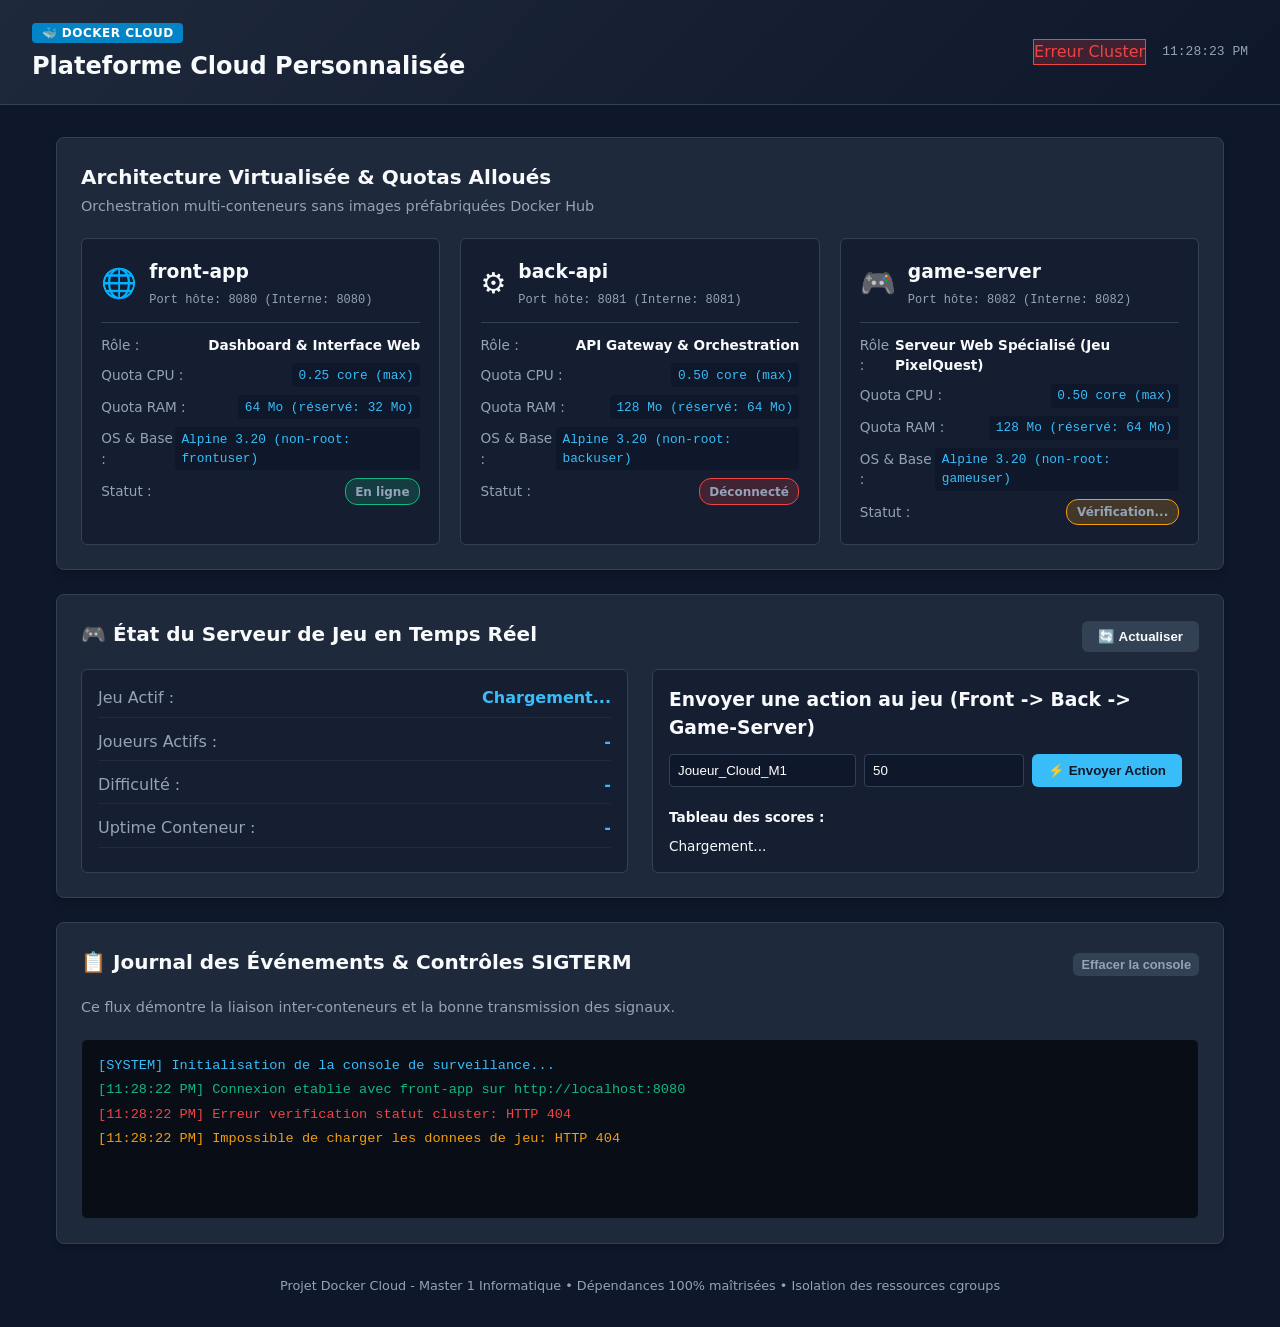
==== front/static/index.html @ cc4f9690 "feat: complete Docker Cloud architecture with 3 custom images, compose orchestration, resource limit" ====
<!DOCTYPE html>
<html lang="fr">
<head>
    <meta charset="UTF-8">
    <meta name="viewport" content="width=device-width, initial-scale=1.0">
    <title>Docker Cloud Platform - Master M1</title>
    <link rel="stylesheet" href="style.css">
</head>
<body>
    <header class="header">
        <div class="logo-area">
            <span class="badge-docker">🐳 DOCKER CLOUD</span>
            <h1>Plateforme Cloud Personnalisée</h1>
        </div>
        <div class="header-status">
            <span id="global-status-badge" class="badge badge-loading">Initialisation...</span>
            <span id="clock" class="clock">--:--:--</span>
        </div>
    </header>

    <main class="container">
        <!-- Section Architecture & Quotas de ressources -->
        <section class="card architecture-overview">
            <h2>Architecture Virtualisée & Quotas Alloués</h2>
            <p class="subtitle">Orchestration multi-conteneurs sans images préfabriquées Docker Hub</p>
            <div class="services-grid">
                <!-- Front Card -->
                <div class="service-box" id="box-front">
                    <div class="service-header">
                        <span class="service-icon">🌐</span>
                        <div>
                            <h3>front-app</h3>
                            <span class="port-tag">Port hôte: 8080 (Interne: 8080)</span>
                        </div>
                    </div>
                    <div class="service-body">
                        <div class="metric-row"><span>Rôle :</span><strong>Dashboard & Interface Web</strong></div>
                        <div class="metric-row"><span>Quota CPU :</span><code>0.25 core (max)</code></div>
                        <div class="metric-row"><span>Quota RAM :</span><code>64 Mo (réservé: 32 Mo)</code></div>
                        <div class="metric-row"><span>OS & Base :</span><code>Alpine 3.20 (non-root: frontuser)</code></div>
                        <div class="metric-row"><span>Statut :</span><span class="pill pill-green" id="status-front">En ligne</span></div>
                    </div>
                </div>

                <!-- Back Card -->
                <div class="service-box" id="box-back">
                    <div class="service-header">
                        <span class="service-icon">⚙️</span>
                        <div>
                            <h3>back-api</h3>
                            <span class="port-tag">Port hôte: 8081 (Interne: 8081)</span>
                        </div>
                    </div>
                    <div class="service-body">
                        <div class="metric-row"><span>Rôle :</span><strong>API Gateway & Orchestration</strong></div>
                        <div class="metric-row"><span>Quota CPU :</span><code>0.50 core (max)</code></div>
                        <div class="metric-row"><span>Quota RAM :</span><code>128 Mo (réservé: 64 Mo)</code></div>
                        <div class="metric-row"><span>OS & Base :</span><code>Alpine 3.20 (non-root: backuser)</code></div>
                        <div class="metric-row"><span>Statut :</span><span class="pill pill-loading" id="status-back">Vérification...</span></div>
                    </div>
                </div>

                <!-- Game Server Card -->
                <div class="service-box" id="box-game">
                    <div class="service-header">
                        <span class="service-icon">🎮</span>
                        <div>
                            <h3>game-server</h3>
                            <span class="port-tag">Port hôte: 8082 (Interne: 8082)</span>
                        </div>
                    </div>
                    <div class="service-body">
                        <div class="metric-row"><span>Rôle :</span><strong>Serveur Web Spécialisé (Jeu PixelQuest)</strong></div>
                        <div class="metric-row"><span>Quota CPU :</span><code>0.50 core (max)</code></div>
                        <div class="metric-row"><span>Quota RAM :</span><code>128 Mo (réservé: 64 Mo)</code></div>
                        <div class="metric-row"><span>OS & Base :</span><code>Alpine 3.20 (non-root: gameuser)</code></div>
                        <div class="metric-row"><span>Statut :</span><span class="pill pill-loading" id="status-game">Vérification...</span></div>
                    </div>
                </div>
            </div>
        </section>

        <!-- Section Interaction avec le Serveur de Jeu via le Back -->
        <section class="card game-section">
            <div class="card-header-flex">
                <h2>🎮 État du Serveur de Jeu en Temps Réel</h2>
                <button id="btn-refresh" class="btn btn-secondary">🔄 Actualiser</button>
            </div>
            
            <div class="game-dashboard">
                <div class="game-info">
                    <div class="info-block">
                        <span class="label">Jeu Actif :</span>
                        <span class="val" id="game-name">Chargement...</span>
                    </div>
                    <div class="info-block">
                        <span class="label">Joueurs Actifs :</span>
                        <span class="val" id="game-players">-</span>
                    </div>
                    <div class="info-block">
                        <span class="label">Difficulté :</span>
                        <span class="val" id="game-diff">-</span>
                    </div>
                    <div class="info-block">
                        <span class="label">Uptime Conteneur :</span>
                        <span class="val" id="game-uptime">-</span>
                    </div>
                </div>

                <div class="game-action-box">
                    <h3>Envoyer une action au jeu (Front -> Back -> Game-Server)</h3>
                    <div class="action-form">
                        <input type="text" id="player-input" placeholder="Pseudo du joueur" value="Joueur_Cloud_M1">
                        <input type="number" id="points-input" value="50" min="5" max="500">
                        <button id="btn-action" class="btn btn-primary">⚡ Envoyer Action</button>
                    </div>
                    <div id="scores-display" class="scores-container">
                        <strong>Tableau des scores :</strong>
                        <div id="scores-list" class="scores-chips">Chargement...</div>
                    </div>
                </div>
            </div>
        </section>

        <!-- Section Console d'événements & Signaux Docker -->
        <section class="card terminal-section">
            <div class="card-header-flex">
                <h2>📋 Journal des Événements & Contrôles SIGTERM</h2>
                <button id="btn-clear-logs" class="btn btn-sm">Effacer la console</button>
            </div>
            <p class="subtitle">Ce flux démontre la liaison inter-conteneurs et la bonne transmission des signaux.</p>
            <div class="terminal" id="terminal-logs">
                <div class="log-line log-info">[SYSTEM] Initialisation de la console de surveillance...</div>
            </div>
        </section>
    </main>

    <footer class="footer">
        <p>Projet Docker Cloud - Master 1 Informatique • Dépendances 100% maîtrisées • Isolation des ressources cgroups</p>
    </footer>

    <script src="app.js"></script>
</body>
</html>
---- front/static/style.css ----
:root {
    --bg-primary: #0f172a;
    --bg-secondary: #1e293b;
    --bg-card: #1e293b;
    --text-primary: #f8fafc;
    --text-muted: #94a3b8;
    --accent: #38bdf8;
    --accent-hover: #0ea5e9;
    --success: #10b981;
    --warning: #f59e0b;
    --danger: #ef4444;
    --border: #334155;
    --font: system-ui, -apple-system, BlinkMacSystemFont, "Segoe UI", Roboto, sans-serif;
}

* {
    box-sizing: border-box;
    margin: 0;
    padding: 0;
}

body {
    background-color: var(--bg-primary);
    color: var(--text-primary);
    font-family: var(--font);
    line-height: 1.5;
    padding-bottom: 2rem;
}

.header {
    background: linear-gradient(135deg, #1e293b 0%, #0f172a 100%);
    border-bottom: 1px solid var(--border);
    padding: 1.25rem 2rem;
    display: flex;
    justify-content: space-between;
    align-items: center;
}

.logo-area h1 {
    font-size: 1.5rem;
    font-weight: 700;
    margin-top: 0.25rem;
}

.badge-docker {
    background: #0284c7;
    color: #fff;
    padding: 0.2rem 0.6rem;
    border-radius: 4px;
    font-size: 0.75rem;
    font-weight: 600;
    letter-spacing: 0.5px;
}

.header-status {
    display: flex;
    align-items: center;
    gap: 1rem;
}

.clock {
    font-family: monospace;
    color: var(--text-muted);
}

.container {
    max-width: 1200px;
    margin: 2rem auto;
    padding: 0 1rem;
    display: flex;
    flex-direction: column;
    gap: 1.5rem;
}

.card {
    background-color: var(--bg-card);
    border: 1px solid var(--border);
    border-radius: 8px;
    padding: 1.5rem;
    box-shadow: 0 4px 6px -1px rgba(0, 0, 0, 0.2);
}

.card h2 {
    font-size: 1.25rem;
    font-weight: 600;
    margin-bottom: 0.25rem;
}

.subtitle {
    color: var(--text-muted);
    font-size: 0.9rem;
    margin-bottom: 1.25rem;
}

.services-grid {
    display: grid;
    grid-template-columns: repeat(auto-fit, minmax(320px, 1fr));
    gap: 1.25rem;
}

.service-box {
    background: rgba(15, 23, 42, 0.6);
    border: 1px solid var(--border);
    border-radius: 6px;
    padding: 1.2rem;
    transition: transform 0.2s, border-color 0.2s;
}

.service-box:hover {
    border-color: var(--accent);
    transform: translateY(-2px);
}

.service-header {
    display: flex;
    align-items: center;
    gap: 0.75rem;
    border-bottom: 1px solid var(--border);
    padding-bottom: 0.75rem;
    margin-bottom: 0.75rem;
}

.service-icon {
    font-size: 1.8rem;
}

.port-tag {
    font-size: 0.75rem;
    color: var(--text-muted);
    font-family: monospace;
}

.service-body {
    display: flex;
    flex-direction: column;
    gap: 0.5rem;
    font-size: 0.85rem;
}

.metric-row {
    display: flex;
    justify-content: space-between;
    align-items: center;
}

.metric-row span {
    color: var(--text-muted);
}

.metric-row code {
    background: #0f172a;
    padding: 0.15rem 0.4rem;
    border-radius: 4px;
    font-family: monospace;
    font-size: 0.8rem;
    color: var(--accent);
}

.pill {
    padding: 0.2rem 0.6rem;
    border-radius: 12px;
    font-size: 0.75rem;
    font-weight: 600;
}

.pill-green {
    background: rgba(16, 185, 129, 0.2);
    color: var(--success);
    border: 1px solid var(--success);
}

.pill-red {
    background: rgba(239, 68, 68, 0.2);
    color: var(--danger);
    border: 1px solid var(--danger);
}

.pill-loading {
    background: rgba(245, 158, 11, 0.2);
    color: var(--warning);
    border: 1px solid var(--warning);
}

.card-header-flex {
    display: flex;
    justify-content: space-between;
    align-items: center;
    margin-bottom: 1rem;
}

.btn {
    cursor: pointer;
    border: none;
    padding: 0.5rem 1rem;
    border-radius: 6px;
    font-weight: 600;
    transition: background 0.2s;
}

.btn-primary {
    background: var(--accent);
    color: #0f172a;
}

.btn-primary:hover {
    background: var(--accent-hover);
}

.btn-secondary {
    background: #334155;
    color: var(--text-primary);
}

.btn-secondary:hover {
    background: #475569;
}

.btn-sm {
    background: #334155;
    color: var(--text-muted);
    font-size: 0.8rem;
    padding: 0.25rem 0.5rem;
}

.game-dashboard {
    display: grid;
    grid-template-columns: 1fr 1fr;
    gap: 1.5rem;
}

@media (max-width: 768px) {
    .game-dashboard {
        grid-template-columns: 1fr;
    }
}

.game-info {
    display: flex;
    flex-direction: column;
    gap: 0.75rem;
    background: rgba(15, 23, 42, 0.5);
    padding: 1rem;
    border-radius: 6px;
    border: 1px solid var(--border);
}

.info-block {
    display: flex;
    justify-content: space-between;
    border-bottom: 1px solid rgba(255, 255, 255, 0.05);
    padding-bottom: 0.4rem;
}

.info-block .label {
    color: var(--text-muted);
}

.info-block .val {
    font-weight: bold;
    color: var(--accent);
}

.game-action-box {
    background: rgba(15, 23, 42, 0.5);
    padding: 1rem;
    border-radius: 6px;
    border: 1px solid var(--border);
    display: flex;
    flex-direction: column;
    gap: 0.75rem;
}

.action-form {
    display: flex;
    gap: 0.5rem;
    flex-wrap: wrap;
}

.action-form input {
    background: #0f172a;
    border: 1px solid var(--border);
    color: #fff;
    padding: 0.5rem;
    border-radius: 4px;
    outline: none;
    flex: 1;
}

.scores-container {
    margin-top: 0.5rem;
    font-size: 0.85rem;
}

.scores-chips {
    display: flex;
    gap: 0.5rem;
    flex-wrap: wrap;
    margin-top: 0.5rem;
}

.chip {
    background: #334155;
    padding: 0.2rem 0.6rem;
    border-radius: 4px;
    font-family: monospace;
    font-size: 0.8rem;
}

.chip span {
    color: var(--accent);
    font-weight: bold;
}

.terminal {
    background: #090d16;
    border: 1px solid #1e293b;
    border-radius: 6px;
    padding: 1rem;
    font-family: "Courier New", Courier, monospace;
    font-size: 0.85rem;
    height: 180px;
    overflow-y: auto;
    display: flex;
    flex-direction: column;
    gap: 0.25rem;
}

.log-line {
    word-break: break-all;
}

.log-info { color: #38bdf8; }
.log-success { color: #10b981; }
.log-warn { color: #f59e0b; }
.log-err { color: #ef4444; }

.footer {
    text-align: center;
    color: var(--text-muted);
    font-size: 0.8rem;
    margin-top: 2rem;
}
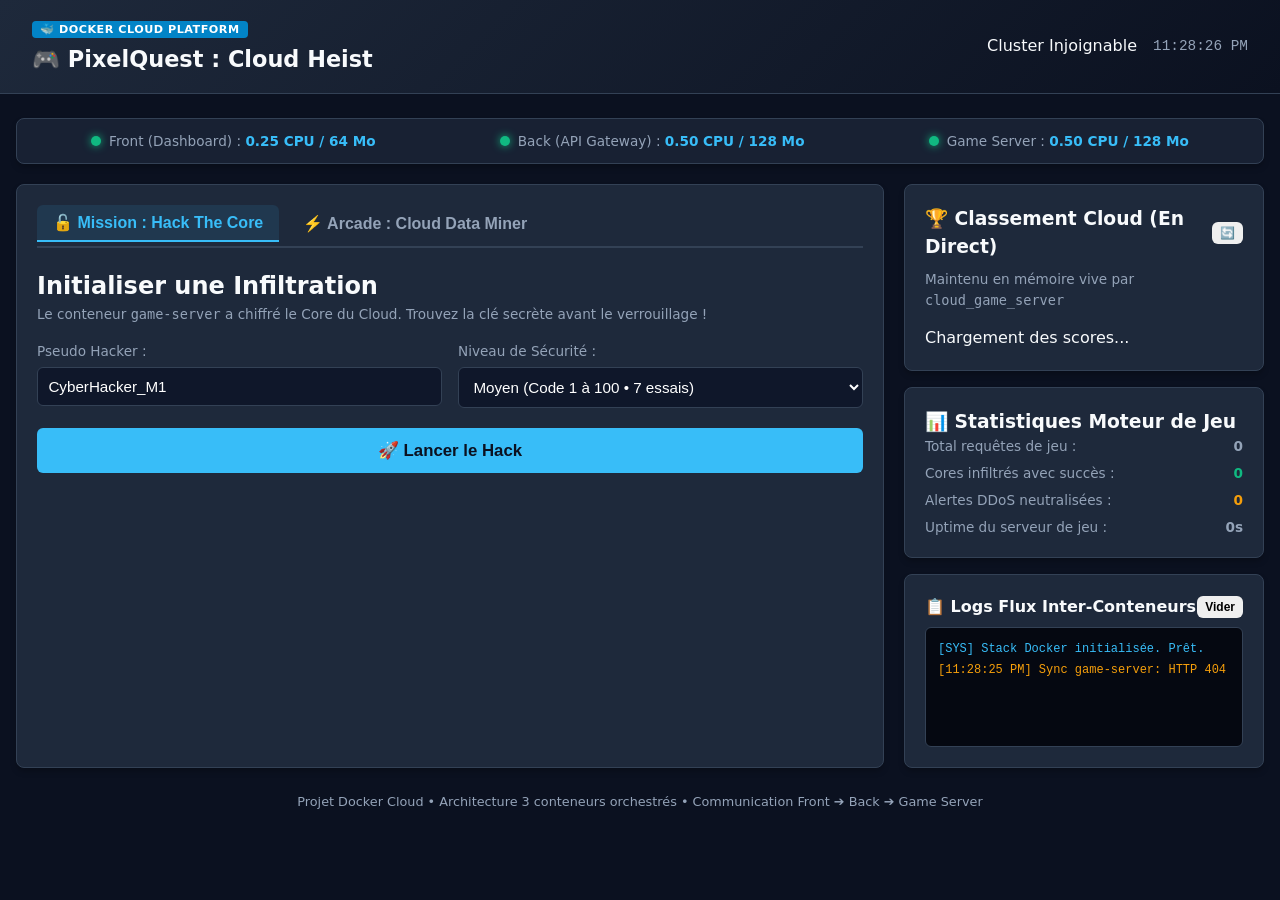
==== commit b6306c2e: "feat: enhance game-server with interactive game modes, sound effects, data miner and live leaderboar" ====
--- a/front/static/index.html
+++ b/front/static/index.html
@@ -3,140 +3,174 @@
 <head>
     <meta charset="UTF-8">
     <meta name="viewport" content="width=device-width, initial-scale=1.0">
-    <title>Docker Cloud Platform - Master M1</title>
+    <title>PixelQuest: Cloud Heist - Docker Cloud M1</title>
     <link rel="stylesheet" href="style.css">
 </head>
 <body>
     <header class="header">
         <div class="logo-area">
-            <span class="badge-docker">🐳 DOCKER CLOUD</span>
-            <h1>Plateforme Cloud Personnalisée</h1>
+            <span class="badge-docker">🐳 DOCKER CLOUD PLATFORM</span>
+            <h1>🎮 PixelQuest : Cloud Heist</h1>
         </div>
         <div class="header-status">
-            <span id="global-status-badge" class="badge badge-loading">Initialisation...</span>
+            <span id="global-status-badge" class="badge badge-loading">Connexion...</span>
             <span id="clock" class="clock">--:--:--</span>
         </div>
     </header>
 
     <main class="container">
-        <!-- Section Architecture & Quotas de ressources -->
-        <section class="card architecture-overview">
-            <h2>Architecture Virtualisée & Quotas Alloués</h2>
-            <p class="subtitle">Orchestration multi-conteneurs sans images préfabriquées Docker Hub</p>
-            <div class="services-grid">
-                <!-- Front Card -->
-                <div class="service-box" id="box-front">
-                    <div class="service-header">
-                        <span class="service-icon">🌐</span>
-                        <div>
-                            <h3>front-app</h3>
-                            <span class="port-tag">Port hôte: 8080 (Interne: 8080)</span>
-                        </div>
-                    </div>
-                    <div class="service-body">
-                        <div class="metric-row"><span>Rôle :</span><strong>Dashboard & Interface Web</strong></div>
-                        <div class="metric-row"><span>Quota CPU :</span><code>0.25 core (max)</code></div>
-                        <div class="metric-row"><span>Quota RAM :</span><code>64 Mo (réservé: 32 Mo)</code></div>
-                        <div class="metric-row"><span>OS & Base :</span><code>Alpine 3.20 (non-root: frontuser)</code></div>
-                        <div class="metric-row"><span>Statut :</span><span class="pill pill-green" id="status-front">En ligne</span></div>
-                    </div>
+        <!-- BARRE DE STATUT CLOUD / RESSOURCES -->
+        <section class="card cloud-metrics-bar">
+            <div class="metrics-summary">
+                <div class="metric-pill">
+                    <span class="dot green"></span>
+                    <span>Front (Dashboard) : <strong>0.25 CPU / 64 Mo</strong></span>
                 </div>
-
-                <!-- Back Card -->
-                <div class="service-box" id="box-back">
-                    <div class="service-header">
-                        <span class="service-icon">⚙️</span>
-                        <div>
-                            <h3>back-api</h3>
-                            <span class="port-tag">Port hôte: 8081 (Interne: 8081)</span>
-                        </div>
-                    </div>
-                    <div class="service-body">
-                        <div class="metric-row"><span>Rôle :</span><strong>API Gateway & Orchestration</strong></div>
-                        <div class="metric-row"><span>Quota CPU :</span><code>0.50 core (max)</code></div>
-                        <div class="metric-row"><span>Quota RAM :</span><code>128 Mo (réservé: 64 Mo)</code></div>
-                        <div class="metric-row"><span>OS & Base :</span><code>Alpine 3.20 (non-root: backuser)</code></div>
-                        <div class="metric-row"><span>Statut :</span><span class="pill pill-loading" id="status-back">Vérification...</span></div>
-                    </div>
+                <div class="metric-pill">
+                    <span class="dot green" id="dot-back"></span>
+                    <span>Back (API Gateway) : <strong>0.50 CPU / 128 Mo</strong></span>
                 </div>
-
-                <!-- Game Server Card -->
-                <div class="service-box" id="box-game">
-                    <div class="service-header">
-                        <span class="service-icon">🎮</span>
-                        <div>
-                            <h3>game-server</h3>
-                            <span class="port-tag">Port hôte: 8082 (Interne: 8082)</span>
-                        </div>
-                    </div>
-                    <div class="service-body">
-                        <div class="metric-row"><span>Rôle :</span><strong>Serveur Web Spécialisé (Jeu PixelQuest)</strong></div>
-                        <div class="metric-row"><span>Quota CPU :</span><code>0.50 core (max)</code></div>
-                        <div class="metric-row"><span>Quota RAM :</span><code>128 Mo (réservé: 64 Mo)</code></div>
-                        <div class="metric-row"><span>OS & Base :</span><code>Alpine 3.20 (non-root: gameuser)</code></div>
-                        <div class="metric-row"><span>Statut :</span><span class="pill pill-loading" id="status-game">Vérification...</span></div>
-                    </div>
+                <div class="metric-pill">
+                    <span class="dot green" id="dot-game"></span>
+                    <span>Game Server : <strong>0.50 CPU / 128 Mo</strong></span>
                 </div>
             </div>
         </section>
 
-        <!-- Section Interaction avec le Serveur de Jeu via le Back -->
-        <section class="card game-section">
-            <div class="card-header-flex">
-                <h2>🎮 État du Serveur de Jeu en Temps Réel</h2>
-                <button id="btn-refresh" class="btn btn-secondary">🔄 Actualiser</button>
-            </div>
-            
-            <div class="game-dashboard">
-                <div class="game-info">
-                    <div class="info-block">
-                        <span class="label">Jeu Actif :</span>
-                        <span class="val" id="game-name">Chargement...</span>
+        <!-- ESPACE DE JEU PRINCIPAL -->
+        <div class="game-layout">
+            <!-- COLONNE GAUCHE : LE JEU INTERACTIF -->
+            <section class="card game-main-card">
+                <div class="game-tabs">
+                    <button class="tab-btn active" id="tab-btn-heist">🔓 Mission : Hack The Core</button>
+                    <button class="tab-btn" id="tab-btn-miner">⚡ Arcade : Cloud Data Miner</button>
+                </div>
+
+                <!-- ONGLET 1 : HACK THE CLOUD CORE -->
+                <div class="tab-content" id="tab-content-heist">
+                    <div class="game-setup-panel" id="heist-setup">
+                        <h2>Initialiser une Infiltration</h2>
+                        <p class="subtitle">Le conteneur <code>game-server</code> a chiffré le Core du Cloud. Trouvez la clé secrète avant le verrouillage !</p>
+                        
+                        <div class="form-row">
+                            <div class="form-group">
+                                <label for="player-name">Pseudo Hacker :</label>
+                                <input type="text" id="player-name" value="CyberHacker_M1" maxlength="20">
+                            </div>
+                            <div class="form-group">
+                                <label for="game-difficulty">Niveau de Sécurité :</label>
+                                <select id="game-difficulty">
+                                    <option value="easy">Facile (Code 1 à 50 • 10 essais)</option>
+                                    <option value="medium" selected>Moyen (Code 1 à 100 • 7 essais)</option>
+                                    <option value="hard">Difficile (Code 1 à 200 • 5 essais)</option>
+                                </select>
+                            </div>
+                        </div>
+                        <button class="btn btn-primary btn-large" id="btn-start-game">🚀 Lancer le Hack</button>
                     </div>
-                    <div class="info-block">
-                        <span class="label">Joueurs Actifs :</span>
-                        <span class="val" id="game-players">-</span>
-                    </div>
-                    <div class="info-block">
-                        <span class="label">Difficulté :</span>
-                        <span class="val" id="game-diff">-</span>
-                    </div>
-                    <div class="info-block">
-                        <span class="label">Uptime Conteneur :</span>
-                        <span class="val" id="game-uptime">-</span>
+
+                    <!-- INTERFACE DE JEU EN COURS -->
+                    <div class="game-play-panel hidden" id="heist-play">
+                        <div class="play-stats-bar">
+                            <div class="stat-badge">Hacker: <strong id="current-player-display">-</strong></div>
+                            <div class="stat-badge">Essais restants: <strong id="tries-left-display" class="highlight-text">-</strong></div>
+                            <div class="stat-badge">Score: <strong id="player-score-display">0</strong> pts</div>
+                        </div>
+
+                        <!-- Écran Terminal du Core -->
+                        <div class="core-terminal">
+                            <div class="core-status" id="core-status-text">SYSTEME EN ATTENTE DE SAISIE...</div>
+                            <div class="core-range-hint" id="core-range-hint">Le code se situe entre 1 et 100</div>
+                            <div class="feedback-banner" id="guess-feedback">Entrez un code ci-dessous</div>
+                        </div>
+
+                        <!-- Contrôles d'entrée -->
+                        <div class="input-controls">
+                            <input type="number" id="guess-input" placeholder="Code secret..." autofocus>
+                            <button class="btn btn-accent" id="btn-submit-guess">Tester la Clé ↵</button>
+                            <button class="btn btn-secondary btn-sm" id="btn-abort-game">Abandonner</button>
+                        </div>
+
+                        <!-- Historique des essais -->
+                        <div class="attempts-history">
+                            <span class="label">Derniers essais :</span>
+                            <div id="attempts-list" class="attempts-chips"></div>
+                        </div>
                     </div>
                 </div>
 
-                <div class="game-action-box">
-                    <h3>Envoyer une action au jeu (Front -> Back -> Game-Server)</h3>
-                    <div class="action-form">
-                        <input type="text" id="player-input" placeholder="Pseudo du joueur" value="Joueur_Cloud_M1">
-                        <input type="number" id="points-input" value="50" min="5" max="500">
-                        <button id="btn-action" class="btn btn-primary">⚡ Envoyer Action</button>
+                <!-- ONGLET 2 : CLOUD DATA MINER & ANTI-DDOS -->
+                <div class="tab-content hidden" id="tab-content-miner">
+                    <div class="miner-header">
+                        <div>
+                            <h2>Collecte de Paquets & Neutralisation DDoS</h2>
+                            <p class="subtitle">Cliquez sur les clusters pour miner des crédits cloud. Neutralisez les alertes rouges !</p>
+                        </div>
+                        <div class="miner-counter">
+                            <span>Crédits générés :</span>
+                            <strong id="miner-total-pts">0 pts</strong>
+                        </div>
                     </div>
-                    <div id="scores-display" class="scores-container">
-                        <strong>Tableau des scores :</strong>
-                        <div id="scores-list" class="scores-chips">Chargement...</div>
+
+                    <div class="server-grid" id="server-cluster-grid">
+                        <!-- 8 serveurs virtuels cliquables -->
                     </div>
                 </div>
-            </div>
-        </section>
+            </section>
 
-        <!-- Section Console d'événements & Signaux Docker -->
-        <section class="card terminal-section">
-            <div class="card-header-flex">
-                <h2>📋 Journal des Événements & Contrôles SIGTERM</h2>
-                <button id="btn-clear-logs" class="btn btn-sm">Effacer la console</button>
-            </div>
-            <p class="subtitle">Ce flux démontre la liaison inter-conteneurs et la bonne transmission des signaux.</p>
-            <div class="terminal" id="terminal-logs">
-                <div class="log-line log-info">[SYSTEM] Initialisation de la console de surveillance...</div>
-            </div>
-        </section>
+            <!-- COLONNE DROITE : LEADERBOARD & STATISTIQUES EN TEMPS RÉEL -->
+            <aside class="game-sidebar">
+                <!-- LEADERBOARD DU SERVEUR -->
+                <section class="card leaderboard-card">
+                    <div class="card-header-flex">
+                        <h3>🏆 Classement Cloud (En Direct)</h3>
+                        <button class="btn btn-sm" id="btn-refresh-scores">🔄</button>
+                    </div>
+                    <p class="subtitle">Maintenu en mémoire vive par <code>cloud_game_server</code></p>
+                    <div class="leaderboard-table" id="leaderboard-container">
+                        <div class="loading-text">Chargement des scores...</div>
+                    </div>
+                </section>
+
+                <!-- STATS GLOBALES DU CLUSTER -->
+                <section class="card stats-card">
+                    <h3>📊 Statistiques Moteur de Jeu</h3>
+                    <div class="stats-list">
+                        <div class="stat-line">
+                            <span>Total requêtes de jeu :</span>
+                            <strong id="stat-total-actions">0</strong>
+                        </div>
+                        <div class="stat-line">
+                            <span>Cores infiltrés avec succès :</span>
+                            <strong id="stat-cores-hacked" class="green-text">0</strong>
+                        </div>
+                        <div class="stat-line">
+                            <span>Alertes DDoS neutralisées :</span>
+                            <strong id="stat-bugs-eliminated" class="yellow-text">0</strong>
+                        </div>
+                        <div class="stat-line">
+                            <span>Uptime du serveur de jeu :</span>
+                            <strong id="stat-uptime">0s</strong>
+                        </div>
+                    </div>
+                </section>
+
+                <!-- CONSOLE DES LOGS SIGNAUX / REQUÊTES -->
+                <section class="card logs-card">
+                    <div class="card-header-flex">
+                        <h4>📋 Logs Flux Inter-Conteneurs</h4>
+                        <button class="btn btn-sm" id="btn-clear-console">Vider</button>
+                    </div>
+                    <div class="mini-terminal" id="mini-terminal">
+                        <div class="log-row info">[SYS] Stack Docker initialisée. Prêt.</div>
+                    </div>
+                </section>
+            </aside>
+        </div>
     </main>
 
     <footer class="footer">
-        <p>Projet Docker Cloud - Master 1 Informatique • Dépendances 100% maîtrisées • Isolation des ressources cgroups</p>
+        <p>Projet Docker Cloud • Architecture 3 conteneurs orchestrés • Communication Front ➔ Back ➔ Game Server</p>
     </footer>
 
     <script src="app.js"></script>
--- a/front/static/style.css
+++ b/front/static/style.css
@@ -1,16 +1,17 @@
 :root {
-    --bg-primary: #0f172a;
-    --bg-secondary: #1e293b;
+    --bg-primary: #0b1120;
+    --bg-secondary: #131d35;
     --bg-card: #1e293b;
     --text-primary: #f8fafc;
     --text-muted: #94a3b8;
     --accent: #38bdf8;
-    --accent-hover: #0ea5e9;
+    --accent-glow: rgba(56, 189, 248, 0.3);
     --success: #10b981;
     --warning: #f59e0b;
     --danger: #ef4444;
     --border: #334155;
-    --font: system-ui, -apple-system, BlinkMacSystemFont, "Segoe UI", Roboto, sans-serif;
+    --font: 'Segoe UI', system-ui, -apple-system, sans-serif;
+    --font-mono: 'Consolas', 'Courier New', monospace;
 }
 
 * {
@@ -28,27 +29,27 @@
 }
 
 .header {
-    background: linear-gradient(135deg, #1e293b 0%, #0f172a 100%);
+    background: linear-gradient(135deg, #1e293b 0%, #0b1120 100%);
     border-bottom: 1px solid var(--border);
-    padding: 1.25rem 2rem;
+    padding: 1rem 2rem;
     display: flex;
     justify-content: space-between;
     align-items: center;
 }
 
 .logo-area h1 {
-    font-size: 1.5rem;
+    font-size: 1.4rem;
     font-weight: 700;
-    margin-top: 0.25rem;
+    margin-top: 0.2rem;
 }
 
 .badge-docker {
     background: #0284c7;
     color: #fff;
-    padding: 0.2rem 0.6rem;
+    padding: 0.15rem 0.5rem;
     border-radius: 4px;
-    font-size: 0.75rem;
-    font-weight: 600;
+    font-size: 0.7rem;
+    font-weight: 700;
     letter-spacing: 0.5px;
 }
 
@@ -59,284 +60,455 @@
 }
 
 .clock {
-    font-family: monospace;
-    color: var(--text-muted);
+    font-family: var(--font-mono);
+    color: var(--text-muted);
+    font-size: 0.9rem;
 }
 
 .container {
-    max-width: 1200px;
-    margin: 2rem auto;
+    max-width: 1300px;
+    margin: 1.5rem auto;
     padding: 0 1rem;
     display: flex;
     flex-direction: column;
-    gap: 1.5rem;
+    gap: 1.25rem;
 }
 
 .card {
     background-color: var(--bg-card);
     border: 1px solid var(--border);
     border-radius: 8px;
-    padding: 1.5rem;
-    box-shadow: 0 4px 6px -1px rgba(0, 0, 0, 0.2);
-}
-
-.card h2 {
-    font-size: 1.25rem;
-    font-weight: 600;
-    margin-bottom: 0.25rem;
-}
-
-.subtitle {
-    color: var(--text-muted);
-    font-size: 0.9rem;
-    margin-bottom: 1.25rem;
-}
-
-.services-grid {
-    display: grid;
-    grid-template-columns: repeat(auto-fit, minmax(320px, 1fr));
-    gap: 1.25rem;
-}
-
-.service-box {
-    background: rgba(15, 23, 42, 0.6);
-    border: 1px solid var(--border);
-    border-radius: 6px;
-    padding: 1.2rem;
-    transition: transform 0.2s, border-color 0.2s;
-}
-
-.service-box:hover {
-    border-color: var(--accent);
-    transform: translateY(-2px);
-}
-
-.service-header {
-    display: flex;
-    align-items: center;
-    gap: 0.75rem;
-    border-bottom: 1px solid var(--border);
-    padding-bottom: 0.75rem;
-    margin-bottom: 0.75rem;
-}
-
-.service-icon {
-    font-size: 1.8rem;
-}
-
-.port-tag {
-    font-size: 0.75rem;
-    color: var(--text-muted);
-    font-family: monospace;
-}
-
-.service-body {
-    display: flex;
-    flex-direction: column;
+    padding: 1.25rem;
+    box-shadow: 0 4px 6px -1px rgba(0, 0, 0, 0.25);
+}
+
+.cloud-metrics-bar {
+    padding: 0.75rem 1.25rem;
+    background: rgba(30, 41, 59, 0.7);
+}
+
+.metrics-summary {
+    display: flex;
+    justify-content: space-around;
+    flex-wrap: wrap;
+    gap: 1rem;
+}
+
+.metric-pill {
+    display: flex;
+    align-items: center;
     gap: 0.5rem;
     font-size: 0.85rem;
-}
-
-.metric-row {
-    display: flex;
-    justify-content: space-between;
-    align-items: center;
-}
-
-.metric-row span {
-    color: var(--text-muted);
-}
-
-.metric-row code {
+    color: var(--text-muted);
+}
+
+.metric-pill strong {
+    color: var(--accent);
+}
+
+.dot {
+    width: 10px;
+    height: 10px;
+    border-radius: 50%;
+    display: inline-block;
+}
+
+.dot.green { background: var(--success); box-shadow: 0 0 8px var(--success); }
+.dot.red { background: var(--danger); box-shadow: 0 0 8px var(--danger); }
+
+.game-layout {
+    display: grid;
+    grid-template-columns: 1fr 360px;
+    gap: 1.25rem;
+}
+
+@media (max-width: 900px) {
+    .game-layout {
+        grid-template-columns: 1fr;
+    }
+}
+
+.game-tabs {
+    display: flex;
+    gap: 0.5rem;
+    border-bottom: 2px solid var(--border);
+    margin-bottom: 1.25rem;
+    padding-bottom: 0.25rem;
+}
+
+.tab-btn {
+    background: transparent;
+    border: none;
+    color: var(--text-muted);
+    font-size: 1rem;
+    font-weight: 600;
+    padding: 0.5rem 1rem;
+    border-radius: 6px 6px 0 0;
+    cursor: pointer;
+    transition: all 0.2s;
+}
+
+.tab-btn:hover {
+    color: #fff;
+}
+
+.tab-btn.active {
+    color: var(--accent);
+    background: rgba(56, 189, 248, 0.1);
+    border-bottom: 2px solid var(--accent);
+}
+
+.hidden {
+    display: none !important;
+}
+
+.subtitle {
+    color: var(--text-muted);
+    font-size: 0.85rem;
+    margin-bottom: 1rem;
+}
+
+.form-row {
+    display: flex;
+    gap: 1rem;
+    margin-bottom: 1.25rem;
+}
+
+.form-group {
+    flex: 1;
+    display: flex;
+    flex-direction: column;
+    gap: 0.35rem;
+}
+
+.form-group label {
+    font-size: 0.85rem;
+    color: var(--text-muted);
+}
+
+.form-group input, .form-group select {
     background: #0f172a;
-    padding: 0.15rem 0.4rem;
-    border-radius: 4px;
-    font-family: monospace;
-    font-size: 0.8rem;
-    color: var(--accent);
-}
-
-.pill {
-    padding: 0.2rem 0.6rem;
-    border-radius: 12px;
-    font-size: 0.75rem;
-    font-weight: 600;
-}
-
-.pill-green {
-    background: rgba(16, 185, 129, 0.2);
-    color: var(--success);
-    border: 1px solid var(--success);
-}
-
-.pill-red {
-    background: rgba(239, 68, 68, 0.2);
-    color: var(--danger);
-    border: 1px solid var(--danger);
-}
-
-.pill-loading {
-    background: rgba(245, 158, 11, 0.2);
-    color: var(--warning);
-    border: 1px solid var(--warning);
-}
-
-.card-header-flex {
-    display: flex;
-    justify-content: space-between;
-    align-items: center;
-    margin-bottom: 1rem;
+    border: 1px solid var(--border);
+    color: #fff;
+    padding: 0.65rem;
+    border-radius: 6px;
+    font-size: 0.95rem;
+    outline: none;
+}
+
+.form-group input:focus, .form-group select:focus {
+    border-color: var(--accent);
 }
 
 .btn {
     cursor: pointer;
     border: none;
-    padding: 0.5rem 1rem;
     border-radius: 6px;
     font-weight: 600;
-    transition: background 0.2s;
+    transition: all 0.2s;
 }
 
 .btn-primary {
     background: var(--accent);
-    color: #0f172a;
+    color: #0b1120;
+    padding: 0.75rem 1.5rem;
 }
 
 .btn-primary:hover {
-    background: var(--accent-hover);
+    background: #0ea5e9;
+    box-shadow: 0 0 12px var(--accent-glow);
+}
+
+.btn-large {
+    font-size: 1.05rem;
+    width: 100%;
+}
+
+.btn-accent {
+    background: #10b981;
+    color: #fff;
+    padding: 0.65rem 1.2rem;
+}
+
+.btn-accent:hover {
+    background: #059669;
 }
 
 .btn-secondary {
     background: #334155;
-    color: var(--text-primary);
-}
-
-.btn-secondary:hover {
-    background: #475569;
+    color: #cbd5e1;
+    padding: 0.5rem 1rem;
 }
 
 .btn-sm {
-    background: #334155;
-    color: var(--text-muted);
+    padding: 0.25rem 0.5rem;
+    font-size: 0.75rem;
+}
+
+/* Play panel */
+.play-stats-bar {
+    display: flex;
+    justify-content: space-between;
+    background: rgba(15, 23, 42, 0.6);
+    padding: 0.75rem 1rem;
+    border-radius: 6px;
+    border: 1px solid var(--border);
+    margin-bottom: 1rem;
+}
+
+.stat-badge {
+    font-size: 0.9rem;
+    color: var(--text-muted);
+}
+
+.stat-badge strong {
+    color: #fff;
+}
+
+.highlight-text {
+    color: var(--warning) !important;
+}
+
+.core-terminal {
+    background: #050811;
+    border: 2px solid var(--border);
+    border-radius: 8px;
+    padding: 1.5rem;
+    text-align: center;
+    margin-bottom: 1.25rem;
+    position: relative;
+    box-shadow: inset 0 0 20px rgba(0, 0, 0, 0.8);
+}
+
+.core-status {
+    font-family: var(--font-mono);
     font-size: 0.8rem;
-    padding: 0.25rem 0.5rem;
-}
-
-.game-dashboard {
-    display: grid;
-    grid-template-columns: 1fr 1fr;
-    gap: 1.5rem;
-}
-
-@media (max-width: 768px) {
-    .game-dashboard {
-        grid-template-columns: 1fr;
-    }
-}
-
-.game-info {
-    display: flex;
-    flex-direction: column;
-    gap: 0.75rem;
-    background: rgba(15, 23, 42, 0.5);
-    padding: 1rem;
-    border-radius: 6px;
-    border: 1px solid var(--border);
-}
-
-.info-block {
-    display: flex;
-    justify-content: space-between;
-    border-bottom: 1px solid rgba(255, 255, 255, 0.05);
-    padding-bottom: 0.4rem;
-}
-
-.info-block .label {
-    color: var(--text-muted);
-}
-
-.info-block .val {
-    font-weight: bold;
     color: var(--accent);
-}
-
-.game-action-box {
-    background: rgba(15, 23, 42, 0.5);
-    padding: 1rem;
-    border-radius: 6px;
-    border: 1px solid var(--border);
-    display: flex;
-    flex-direction: column;
-    gap: 0.75rem;
-}
-
-.action-form {
-    display: flex;
-    gap: 0.5rem;
-    flex-wrap: wrap;
-}
-
-.action-form input {
-    background: #0f172a;
-    border: 1px solid var(--border);
+    letter-spacing: 2px;
+    margin-bottom: 0.5rem;
+}
+
+.core-range-hint {
+    font-size: 0.95rem;
+    color: var(--text-muted);
+    margin-bottom: 0.75rem;
+}
+
+.feedback-banner {
+    font-size: 1.35rem;
+    font-weight: 700;
     color: #fff;
     padding: 0.5rem;
     border-radius: 4px;
+    transition: all 0.3s;
+}
+
+.feedback-hot { color: #f97316; }
+.feedback-cold { color: #38bdf8; }
+.feedback-win { color: #34d399; text-shadow: 0 0 10px rgba(52, 211, 153, 0.5); }
+.feedback-lose { color: #f87171; text-shadow: 0 0 10px rgba(248, 113, 113, 0.5); }
+
+.input-controls {
+    display: flex;
+    gap: 0.5rem;
+    margin-bottom: 1rem;
+}
+
+.input-controls input {
+    flex: 1;
+    background: #0f172a;
+    border: 1px solid var(--border);
+    color: #fff;
+    font-size: 1.2rem;
+    font-family: var(--font-mono);
+    text-align: center;
+    padding: 0.65rem;
+    border-radius: 6px;
     outline: none;
-    flex: 1;
-}
-
-.scores-container {
-    margin-top: 0.5rem;
+}
+
+.input-controls input:focus {
+    border-color: var(--accent);
+    box-shadow: 0 0 8px var(--accent-glow);
+}
+
+.attempts-history {
+    display: flex;
+    align-items: center;
+    gap: 0.75rem;
     font-size: 0.85rem;
-}
-
-.scores-chips {
-    display: flex;
-    gap: 0.5rem;
+    color: var(--text-muted);
+}
+
+.attempts-chips {
+    display: flex;
+    gap: 0.4rem;
     flex-wrap: wrap;
-    margin-top: 0.5rem;
-}
-
-.chip {
-    background: #334155;
-    padding: 0.2rem 0.6rem;
+}
+
+.guess-chip {
+    background: #1e293b;
+    border: 1px solid var(--border);
+    padding: 0.15rem 0.5rem;
     border-radius: 4px;
-    font-family: monospace;
+    font-family: var(--font-mono);
     font-size: 0.8rem;
 }
 
-.chip span {
+/* DATA MINER GRID */
+.miner-header {
+    display: flex;
+    justify-content: space-between;
+    align-items: center;
+    margin-bottom: 1rem;
+}
+
+.miner-counter strong {
+    font-size: 1.4rem;
     color: var(--accent);
-    font-weight: bold;
-}
-
-.terminal {
-    background: #090d16;
-    border: 1px solid #1e293b;
+    display: block;
+}
+
+.server-grid {
+    display: grid;
+    grid-template-columns: repeat(4, 1fr);
+    gap: 1rem;
+}
+
+@media (max-width: 600px) {
+    .server-grid {
+        grid-template-columns: repeat(2, 1fr);
+    }
+}
+
+.server-node {
+    background: #0f172a;
+    border: 1px solid var(--border);
+    border-radius: 8px;
+    padding: 1rem 0.5rem;
+    text-align: center;
+    cursor: pointer;
+    user-select: none;
+    transition: all 0.15s;
+    position: relative;
+}
+
+.server-node:hover {
+    transform: scale(1.03);
+    border-color: var(--accent);
+}
+
+.server-node:active {
+    transform: scale(0.97);
+}
+
+.server-node .node-icon {
+    font-size: 2rem;
+    display: block;
+    margin-bottom: 0.25rem;
+}
+
+.server-node .node-label {
+    font-size: 0.75rem;
+    color: var(--text-muted);
+    font-family: var(--font-mono);
+}
+
+.server-node.alert {
+    border-color: var(--danger);
+    background: rgba(239, 68, 68, 0.15);
+    animation: pulseAlert 1s infinite alternate;
+}
+
+@keyframes pulseAlert {
+    from { box-shadow: 0 0 5px rgba(239, 68, 68, 0.3); }
+    to { box-shadow: 0 0 15px rgba(239, 68, 68, 0.8); }
+}
+
+/* SIDEBAR & LEADERBOARD */
+.game-sidebar {
+    display: flex;
+    flex-direction: column;
+    gap: 1rem;
+}
+
+.card-header-flex {
+    display: flex;
+    justify-content: space-between;
+    align-items: center;
+    margin-bottom: 0.5rem;
+}
+
+.leaderboard-table {
+    display: flex;
+    flex-direction: column;
+    gap: 0.4rem;
+}
+
+.leaderboard-row {
+    display: flex;
+    justify-content: space-between;
+    align-items: center;
+    background: rgba(15, 23, 42, 0.5);
+    padding: 0.45rem 0.75rem;
     border-radius: 6px;
-    padding: 1rem;
-    font-family: "Courier New", Courier, monospace;
+    border-left: 3px solid var(--accent);
     font-size: 0.85rem;
-    height: 180px;
+}
+
+.leaderboard-row.rank-1 { border-left-color: #fbbf24; }
+.leaderboard-row.rank-2 { border-left-color: #cbd5e1; }
+.leaderboard-row.rank-3 { border-left-color: #b45309; }
+
+.player-rank {
+    font-weight: 700;
+    margin-right: 0.4rem;
+}
+
+.player-score-tag {
+    font-family: var(--font-mono);
+    color: var(--accent);
+    font-weight: 700;
+}
+
+.stats-list {
+    display: flex;
+    flex-direction: column;
+    gap: 0.4rem;
+    font-size: 0.85rem;
+}
+
+.stat-line {
+    display: flex;
+    justify-content: space-between;
+    color: var(--text-muted);
+}
+
+.green-text { color: var(--success) !important; }
+.yellow-text { color: var(--warning) !important; }
+
+.mini-terminal {
+    background: #050811;
+    border: 1px solid var(--border);
+    border-radius: 6px;
+    padding: 0.75rem;
+    font-family: var(--font-mono);
+    font-size: 0.75rem;
+    height: 120px;
     overflow-y: auto;
     display: flex;
     flex-direction: column;
-    gap: 0.25rem;
-}
-
-.log-line {
-    word-break: break-all;
-}
-
-.log-info { color: #38bdf8; }
-.log-success { color: #10b981; }
-.log-warn { color: #f59e0b; }
-.log-err { color: #ef4444; }
+    gap: 0.2rem;
+}
+
+.log-row.info { color: #38bdf8; }
+.log-row.success { color: #10b981; }
+.log-row.warn { color: #f59e0b; }
+.log-row.err { color: #ef4444; }
 
 .footer {
     text-align: center;
     color: var(--text-muted);
     font-size: 0.8rem;
-    margin-top: 2rem;
-}
+    margin-top: 1.5rem;
+}
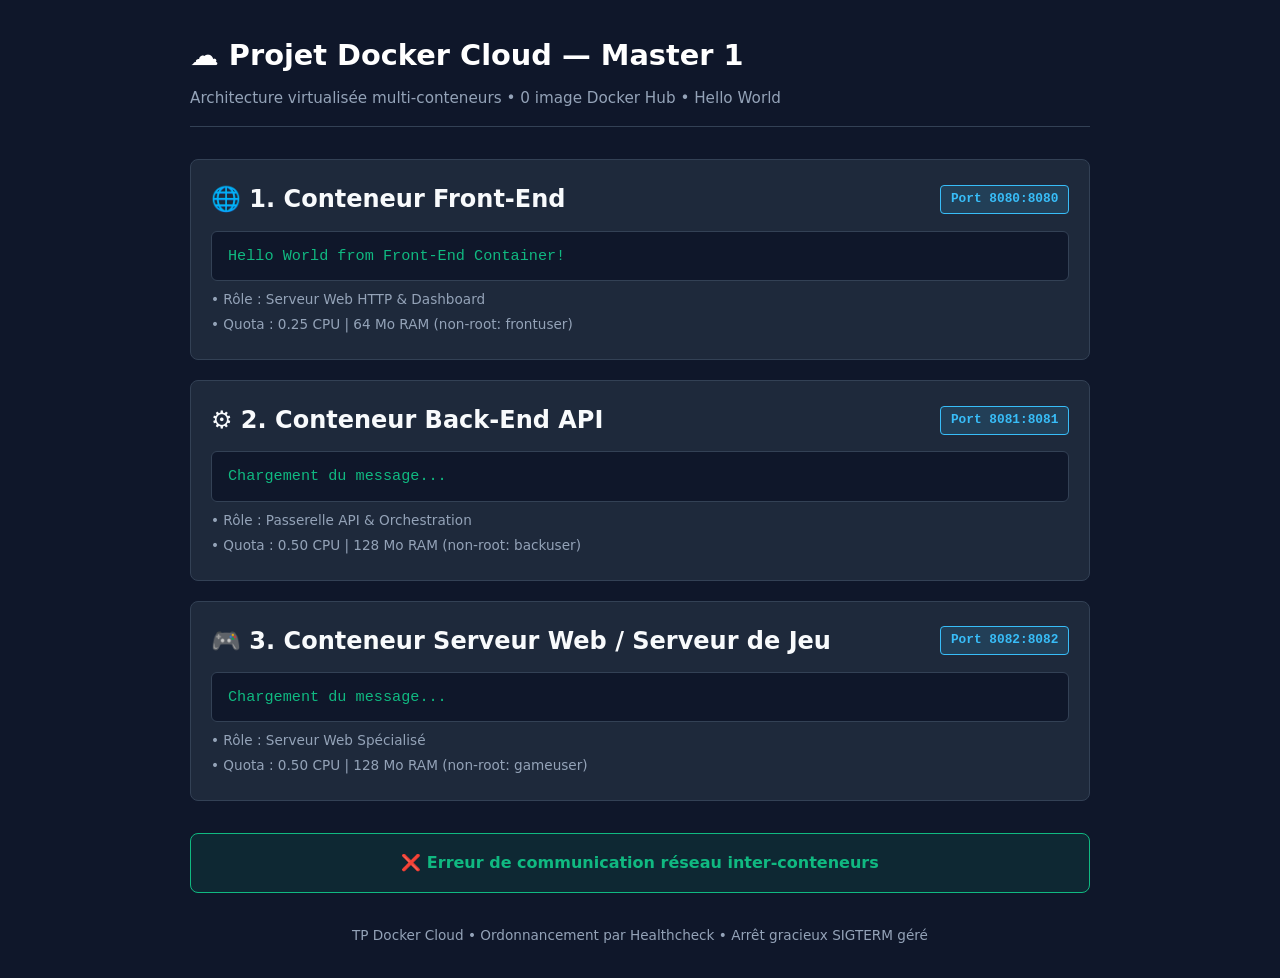
==== commit d6cc312d: "feat: simplify submission version to clean, sober Hello World architecture meeting 100% of rubric cr" ====
--- a/front/static/index.html
+++ b/front/static/index.html
@@ -3,176 +3,164 @@
 <head>
     <meta charset="UTF-8">
     <meta name="viewport" content="width=device-width, initial-scale=1.0">
-    <title>PixelQuest: Cloud Heist - Docker Cloud M1</title>
-    <link rel="stylesheet" href="style.css">
+    <title>Projet Docker Cloud - Hello World</title>
+    <style>
+        :root {
+            --bg: #0f172a;
+            --card: #1e293b;
+            --text: #f8fafc;
+            --text-muted: #94a3b8;
+            --accent: #38bdf8;
+            --success: #10b981;
+            --border: #334155;
+        }
+        * { box-sizing: border-box; margin: 0; padding: 0; }
+        body {
+            background-color: var(--bg);
+            color: var(--text);
+            font-family: system-ui, -apple-system, BlinkMacSystemFont, "Segoe UI", Roboto, sans-serif;
+            padding: 2rem;
+            line-height: 1.6;
+        }
+        .container {
+            max-width: 900px;
+            margin: 0 auto;
+        }
+        header {
+            margin-bottom: 2rem;
+            border-bottom: 1px solid var(--border);
+            padding-bottom: 1rem;
+        }
+        h1 { font-size: 1.8rem; margin-bottom: 0.5rem; color: #fff; }
+        .subtitle { color: var(--text-muted); font-size: 0.95rem; }
+        .grid {
+            display: grid;
+            gap: 1.25rem;
+            margin-bottom: 2rem;
+        }
+        .card {
+            background: var(--card);
+            border: 1px solid var(--border);
+            border-radius: 8px;
+            padding: 1.25rem;
+        }
+        .card-header {
+            display: flex;
+            justify-content: space-between;
+            align-items: center;
+            margin-bottom: 0.75rem;
+        }
+        .badge {
+            background: rgba(56, 189, 248, 0.15);
+            color: var(--accent);
+            border: 1px solid var(--accent);
+            padding: 0.2rem 0.6rem;
+            border-radius: 4px;
+            font-size: 0.8rem;
+            font-weight: 600;
+            font-family: monospace;
+        }
+        .msg-box {
+            background: #0f172a;
+            border: 1px solid var(--border);
+            padding: 0.75rem 1rem;
+            border-radius: 6px;
+            font-family: monospace;
+            font-size: 0.95rem;
+            color: var(--success);
+        }
+        .meta-list {
+            list-style: none;
+            font-size: 0.85rem;
+            color: var(--text-muted);
+            margin-top: 0.5rem;
+        }
+        .meta-list li { margin-bottom: 0.2rem; }
+        .chain-status {
+            background: rgba(16, 185, 129, 0.1);
+            border: 1px solid var(--success);
+            padding: 1rem;
+            border-radius: 8px;
+            text-align: center;
+            font-weight: 600;
+            color: var(--success);
+        }
+        footer {
+            text-align: center;
+            color: var(--text-muted);
+            font-size: 0.85rem;
+            margin-top: 2rem;
+        }
+    </style>
 </head>
 <body>
-    <header class="header">
-        <div class="logo-area">
-            <span class="badge-docker">🐳 DOCKER CLOUD PLATFORM</span>
-            <h1>🎮 PixelQuest : Cloud Heist</h1>
+    <div class="container">
+        <header>
+            <h1>☁️ Projet Docker Cloud — Master 1</h1>
+            <p class="subtitle">Architecture virtualisée multi-conteneurs • 0 image Docker Hub • Hello World</p>
+        </header>
+
+        <div class="grid">
+            <!-- 1. Front-End -->
+            <div class="card">
+                <div class="card-header">
+                    <h2>🌐 1. Conteneur Front-End</h2>
+                    <span class="badge">Port 8080:8080</span>
+                </div>
+                <div class="msg-box">Hello World from Front-End Container!</div>
+                <ul class="meta-list">
+                    <li>• Rôle : Serveur Web HTTP & Dashboard</li>
+                    <li>• Quota : 0.25 CPU | 64 Mo RAM (non-root: frontuser)</li>
+                </ul>
+            </div>
+
+            <!-- 2. Back-End -->
+            <div class="card">
+                <div class="card-header">
+                    <h2>⚙️ 2. Conteneur Back-End API</h2>
+                    <span class="badge">Port 8081:8081</span>
+                </div>
+                <div class="msg-box" id="back-message">Chargement du message...</div>
+                <ul class="meta-list">
+                    <li>• Rôle : Passerelle API & Orchestration</li>
+                    <li>• Quota : 0.50 CPU | 128 Mo RAM (non-root: backuser)</li>
+                </ul>
+            </div>
+
+            <!-- 3. Serveur Web / Jeu -->
+            <div class="card">
+                <div class="card-header">
+                    <h2>🎮 3. Conteneur Serveur Web / Serveur de Jeu</h2>
+                    <span class="badge">Port 8082:8082</span>
+                </div>
+                <div class="msg-box" id="game-message">Chargement du message...</div>
+                <ul class="meta-list">
+                    <li>• Rôle : Serveur Web Spécialisé</li>
+                    <li>• Quota : 0.50 CPU | 128 Mo RAM (non-root: gameuser)</li>
+                </ul>
+            </div>
         </div>
-        <div class="header-status">
-            <span id="global-status-badge" class="badge badge-loading">Connexion...</span>
-            <span id="clock" class="clock">--:--:--</span>
+
+        <div class="chain-status" id="chain-status">
+            🔄 Vérification de la liaison réseau interne (Front ➔ Back ➔ Serveur Web)...
         </div>
-    </header>
 
-    <main class="container">
-        <!-- BARRE DE STATUT CLOUD / RESSOURCES -->
-        <section class="card cloud-metrics-bar">
-            <div class="metrics-summary">
-                <div class="metric-pill">
-                    <span class="dot green"></span>
-                    <span>Front (Dashboard) : <strong>0.25 CPU / 64 Mo</strong></span>
-                </div>
-                <div class="metric-pill">
-                    <span class="dot green" id="dot-back"></span>
-                    <span>Back (API Gateway) : <strong>0.50 CPU / 128 Mo</strong></span>
-                </div>
-                <div class="metric-pill">
-                    <span class="dot green" id="dot-game"></span>
-                    <span>Game Server : <strong>0.50 CPU / 128 Mo</strong></span>
-                </div>
-            </div>
-        </section>
+        <footer>
+            TP Docker Cloud • Ordonnancement par Healthcheck • Arrêt gracieux SIGTERM géré
+        </footer>
+    </div>
 
-        <!-- ESPACE DE JEU PRINCIPAL -->
-        <div class="game-layout">
-            <!-- COLONNE GAUCHE : LE JEU INTERACTIF -->
-            <section class="card game-main-card">
-                <div class="game-tabs">
-                    <button class="tab-btn active" id="tab-btn-heist">🔓 Mission : Hack The Core</button>
-                    <button class="tab-btn" id="tab-btn-miner">⚡ Arcade : Cloud Data Miner</button>
-                </div>
-
-                <!-- ONGLET 1 : HACK THE CLOUD CORE -->
-                <div class="tab-content" id="tab-content-heist">
-                    <div class="game-setup-panel" id="heist-setup">
-                        <h2>Initialiser une Infiltration</h2>
-                        <p class="subtitle">Le conteneur <code>game-server</code> a chiffré le Core du Cloud. Trouvez la clé secrète avant le verrouillage !</p>
-                        
-                        <div class="form-row">
-                            <div class="form-group">
-                                <label for="player-name">Pseudo Hacker :</label>
-                                <input type="text" id="player-name" value="CyberHacker_M1" maxlength="20">
-                            </div>
-                            <div class="form-group">
-                                <label for="game-difficulty">Niveau de Sécurité :</label>
-                                <select id="game-difficulty">
-                                    <option value="easy">Facile (Code 1 à 50 • 10 essais)</option>
-                                    <option value="medium" selected>Moyen (Code 1 à 100 • 7 essais)</option>
-                                    <option value="hard">Difficile (Code 1 à 200 • 5 essais)</option>
-                                </select>
-                            </div>
-                        </div>
-                        <button class="btn btn-primary btn-large" id="btn-start-game">🚀 Lancer le Hack</button>
-                    </div>
-
-                    <!-- INTERFACE DE JEU EN COURS -->
-                    <div class="game-play-panel hidden" id="heist-play">
-                        <div class="play-stats-bar">
-                            <div class="stat-badge">Hacker: <strong id="current-player-display">-</strong></div>
-                            <div class="stat-badge">Essais restants: <strong id="tries-left-display" class="highlight-text">-</strong></div>
-                            <div class="stat-badge">Score: <strong id="player-score-display">0</strong> pts</div>
-                        </div>
-
-                        <!-- Écran Terminal du Core -->
-                        <div class="core-terminal">
-                            <div class="core-status" id="core-status-text">SYSTEME EN ATTENTE DE SAISIE...</div>
-                            <div class="core-range-hint" id="core-range-hint">Le code se situe entre 1 et 100</div>
-                            <div class="feedback-banner" id="guess-feedback">Entrez un code ci-dessous</div>
-                        </div>
-
-                        <!-- Contrôles d'entrée -->
-                        <div class="input-controls">
-                            <input type="number" id="guess-input" placeholder="Code secret..." autofocus>
-                            <button class="btn btn-accent" id="btn-submit-guess">Tester la Clé ↵</button>
-                            <button class="btn btn-secondary btn-sm" id="btn-abort-game">Abandonner</button>
-                        </div>
-
-                        <!-- Historique des essais -->
-                        <div class="attempts-history">
-                            <span class="label">Derniers essais :</span>
-                            <div id="attempts-list" class="attempts-chips"></div>
-                        </div>
-                    </div>
-                </div>
-
-                <!-- ONGLET 2 : CLOUD DATA MINER & ANTI-DDOS -->
-                <div class="tab-content hidden" id="tab-content-miner">
-                    <div class="miner-header">
-                        <div>
-                            <h2>Collecte de Paquets & Neutralisation DDoS</h2>
-                            <p class="subtitle">Cliquez sur les clusters pour miner des crédits cloud. Neutralisez les alertes rouges !</p>
-                        </div>
-                        <div class="miner-counter">
-                            <span>Crédits générés :</span>
-                            <strong id="miner-total-pts">0 pts</strong>
-                        </div>
-                    </div>
-
-                    <div class="server-grid" id="server-cluster-grid">
-                        <!-- 8 serveurs virtuels cliquables -->
-                    </div>
-                </div>
-            </section>
-
-            <!-- COLONNE DROITE : LEADERBOARD & STATISTIQUES EN TEMPS RÉEL -->
-            <aside class="game-sidebar">
-                <!-- LEADERBOARD DU SERVEUR -->
-                <section class="card leaderboard-card">
-                    <div class="card-header-flex">
-                        <h3>🏆 Classement Cloud (En Direct)</h3>
-                        <button class="btn btn-sm" id="btn-refresh-scores">🔄</button>
-                    </div>
-                    <p class="subtitle">Maintenu en mémoire vive par <code>cloud_game_server</code></p>
-                    <div class="leaderboard-table" id="leaderboard-container">
-                        <div class="loading-text">Chargement des scores...</div>
-                    </div>
-                </section>
-
-                <!-- STATS GLOBALES DU CLUSTER -->
-                <section class="card stats-card">
-                    <h3>📊 Statistiques Moteur de Jeu</h3>
-                    <div class="stats-list">
-                        <div class="stat-line">
-                            <span>Total requêtes de jeu :</span>
-                            <strong id="stat-total-actions">0</strong>
-                        </div>
-                        <div class="stat-line">
-                            <span>Cores infiltrés avec succès :</span>
-                            <strong id="stat-cores-hacked" class="green-text">0</strong>
-                        </div>
-                        <div class="stat-line">
-                            <span>Alertes DDoS neutralisées :</span>
-                            <strong id="stat-bugs-eliminated" class="yellow-text">0</strong>
-                        </div>
-                        <div class="stat-line">
-                            <span>Uptime du serveur de jeu :</span>
-                            <strong id="stat-uptime">0s</strong>
-                        </div>
-                    </div>
-                </section>
-
-                <!-- CONSOLE DES LOGS SIGNAUX / REQUÊTES -->
-                <section class="card logs-card">
-                    <div class="card-header-flex">
-                        <h4>📋 Logs Flux Inter-Conteneurs</h4>
-                        <button class="btn btn-sm" id="btn-clear-console">Vider</button>
-                    </div>
-                    <div class="mini-terminal" id="mini-terminal">
-                        <div class="log-row info">[SYS] Stack Docker initialisée. Prêt.</div>
-                    </div>
-                </section>
-            </aside>
-        </div>
-    </main>
-
-    <footer class="footer">
-        <p>Projet Docker Cloud • Architecture 3 conteneurs orchestrés • Communication Front ➔ Back ➔ Game Server</p>
-    </footer>
-
-    <script src="app.js"></script>
+    <script>
+        fetch('/api/hello-chain')
+            .then(res => res.json())
+            .then(data => {
+                document.getElementById('back-message').textContent = data.back_message;
+                document.getElementById('game-message').textContent = data.game_message;
+                document.getElementById('chain-status').innerHTML = "✅ " + data.architecture_status;
+            })
+            .catch(err => {
+                document.getElementById('chain-status').innerHTML = "❌ Erreur de communication réseau inter-conteneurs";
+            });
+    </script>
 </body>
 </html>
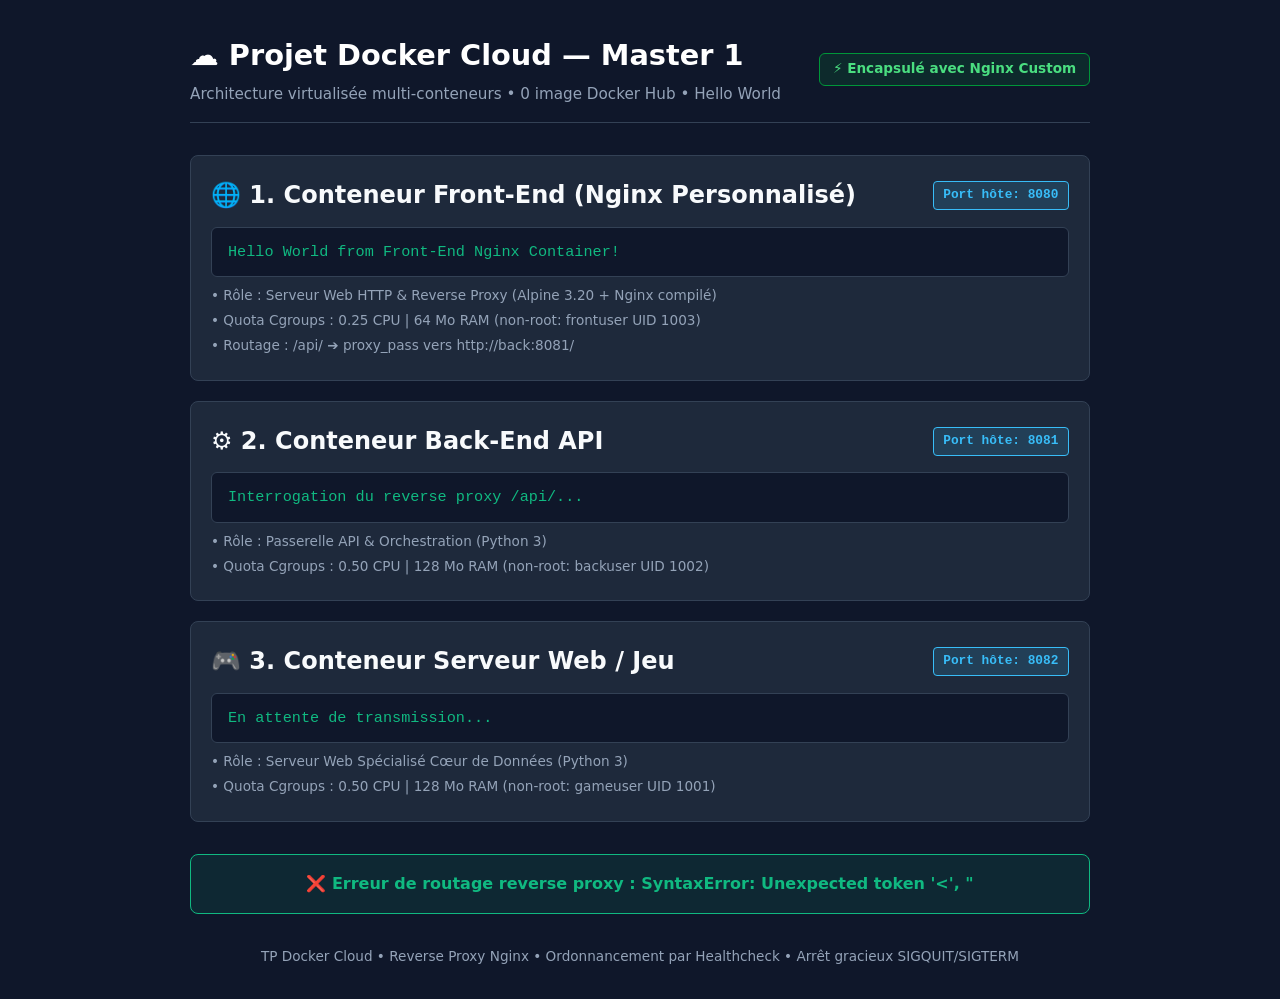
==== commit 8048832c: "feat: encapsulate front-end using custom non-root Nginx reverse proxy compiled on Alpine" ====
--- a/front/static/index.html
+++ b/front/static/index.html
@@ -3,7 +3,7 @@
 <head>
     <meta charset="UTF-8">
     <meta name="viewport" content="width=device-width, initial-scale=1.0">
-    <title>Projet Docker Cloud - Hello World</title>
+    <title>Projet Docker Cloud - Hello World (Nginx)</title>
     <style>
         :root {
             --bg: #0f172a;
@@ -11,6 +11,7 @@
             --text: #f8fafc;
             --text-muted: #94a3b8;
             --accent: #38bdf8;
+            --nginx-green: #009639;
             --success: #10b981;
             --border: #334155;
         }
@@ -30,9 +31,23 @@
             margin-bottom: 2rem;
             border-bottom: 1px solid var(--border);
             padding-bottom: 1rem;
+            display: flex;
+            justify-content: space-between;
+            align-items: center;
+            flex-wrap: wrap;
+            gap: 1rem;
         }
-        h1 { font-size: 1.8rem; margin-bottom: 0.5rem; color: #fff; }
+        h1 { font-size: 1.8rem; margin-bottom: 0.25rem; color: #fff; }
         .subtitle { color: var(--text-muted); font-size: 0.95rem; }
+        .badge-nginx {
+            background: rgba(0, 150, 57, 0.15);
+            color: #4ade80;
+            border: 1px solid var(--nginx-green);
+            padding: 0.3rem 0.8rem;
+            border-radius: 6px;
+            font-size: 0.85rem;
+            font-weight: 700;
+        }
         .grid {
             display: grid;
             gap: 1.25rem;
@@ -96,70 +111,78 @@
 <body>
     <div class="container">
         <header>
-            <h1>☁️ Projet Docker Cloud — Master 1</h1>
-            <p class="subtitle">Architecture virtualisée multi-conteneurs • 0 image Docker Hub • Hello World</p>
+            <div>
+                <h1>☁️ Projet Docker Cloud — Master 1</h1>
+                <p class="subtitle">Architecture virtualisée multi-conteneurs • 0 image Docker Hub • Hello World</p>
+            </div>
+            <div class="badge-nginx">
+                ⚡ Encapsulé avec Nginx Custom
+            </div>
         </header>
 
         <div class="grid">
-            <!-- 1. Front-End -->
+            <!-- 1. Front-End Nginx -->
             <div class="card">
                 <div class="card-header">
-                    <h2>🌐 1. Conteneur Front-End</h2>
-                    <span class="badge">Port 8080:8080</span>
+                    <h2>🌐 1. Conteneur Front-End (Nginx Personnalisé)</h2>
+                    <span class="badge">Port hôte: 8080</span>
                 </div>
-                <div class="msg-box">Hello World from Front-End Container!</div>
+                <div class="msg-box">Hello World from Front-End Nginx Container!</div>
                 <ul class="meta-list">
-                    <li>• Rôle : Serveur Web HTTP & Dashboard</li>
-                    <li>• Quota : 0.25 CPU | 64 Mo RAM (non-root: frontuser)</li>
+                    <li>• Rôle : Serveur Web HTTP & Reverse Proxy (Alpine 3.20 + Nginx compilé)</li>
+                    <li>• Quota Cgroups : 0.25 CPU | 64 Mo RAM (non-root: frontuser UID 1003)</li>
+                    <li>• Routage : /api/ ➔ proxy_pass vers http://back:8081/</li>
                 </ul>
             </div>
 
-            <!-- 2. Back-End -->
+            <!-- 2. Back-End API -->
             <div class="card">
                 <div class="card-header">
                     <h2>⚙️ 2. Conteneur Back-End API</h2>
-                    <span class="badge">Port 8081:8081</span>
+                    <span class="badge">Port hôte: 8081</span>
                 </div>
-                <div class="msg-box" id="back-message">Chargement du message...</div>
+                <div class="msg-box" id="back-message">Interrogation du reverse proxy /api/...</div>
                 <ul class="meta-list">
-                    <li>• Rôle : Passerelle API & Orchestration</li>
-                    <li>• Quota : 0.50 CPU | 128 Mo RAM (non-root: backuser)</li>
+                    <li>• Rôle : Passerelle API & Orchestration (Python 3)</li>
+                    <li>• Quota Cgroups : 0.50 CPU | 128 Mo RAM (non-root: backuser UID 1002)</li>
                 </ul>
             </div>
 
             <!-- 3. Serveur Web / Jeu -->
             <div class="card">
                 <div class="card-header">
-                    <h2>🎮 3. Conteneur Serveur Web / Serveur de Jeu</h2>
-                    <span class="badge">Port 8082:8082</span>
+                    <h2>🎮 3. Conteneur Serveur Web / Jeu</h2>
+                    <span class="badge">Port hôte: 8082</span>
                 </div>
-                <div class="msg-box" id="game-message">Chargement du message...</div>
+                <div class="msg-box" id="game-message">En attente de transmission...</div>
                 <ul class="meta-list">
-                    <li>• Rôle : Serveur Web Spécialisé</li>
-                    <li>• Quota : 0.50 CPU | 128 Mo RAM (non-root: gameuser)</li>
+                    <li>• Rôle : Serveur Web Spécialisé Cœur de Données (Python 3)</li>
+                    <li>• Quota Cgroups : 0.50 CPU | 128 Mo RAM (non-root: gameuser UID 1001)</li>
                 </ul>
             </div>
         </div>
 
         <div class="chain-status" id="chain-status">
-            🔄 Vérification de la liaison réseau interne (Front ➔ Back ➔ Serveur Web)...
+            🔄 Test du Reverse Proxy Nginx et de la chaîne inter-conteneurs...
         </div>
 
         <footer>
-            TP Docker Cloud • Ordonnancement par Healthcheck • Arrêt gracieux SIGTERM géré
+            TP Docker Cloud • Reverse Proxy Nginx • Ordonnancement par Healthcheck • Arrêt gracieux SIGQUIT/SIGTERM
         </footer>
     </div>
 
     <script>
-        fetch('/api/hello-chain')
+        // Appel au Reverse Proxy Nginx local sur /api/
+        // Nginx redirige automatiquement vers http://back:8081/
+        fetch('/api/')
             .then(res => res.json())
             .then(data => {
-                document.getElementById('back-message').textContent = data.back_message;
-                document.getElementById('game-message').textContent = data.game_message;
-                document.getElementById('chain-status').innerHTML = "✅ " + data.architecture_status;
+                document.getElementById('back-message').textContent = data.message;
+                document.getElementById('game-message').textContent = data.game_server_response;
+                document.getElementById('chain-status').innerHTML = "✅ Reverse Proxy Nginx opérationnel : Front ➔ Back ➔ Serveur Web connectés avec succès !";
             })
             .catch(err => {
-                document.getElementById('chain-status').innerHTML = "❌ Erreur de communication réseau inter-conteneurs";
+                document.getElementById('chain-status').innerHTML = "❌ Erreur de routage reverse proxy : " + err;
             });
     </script>
 </body>
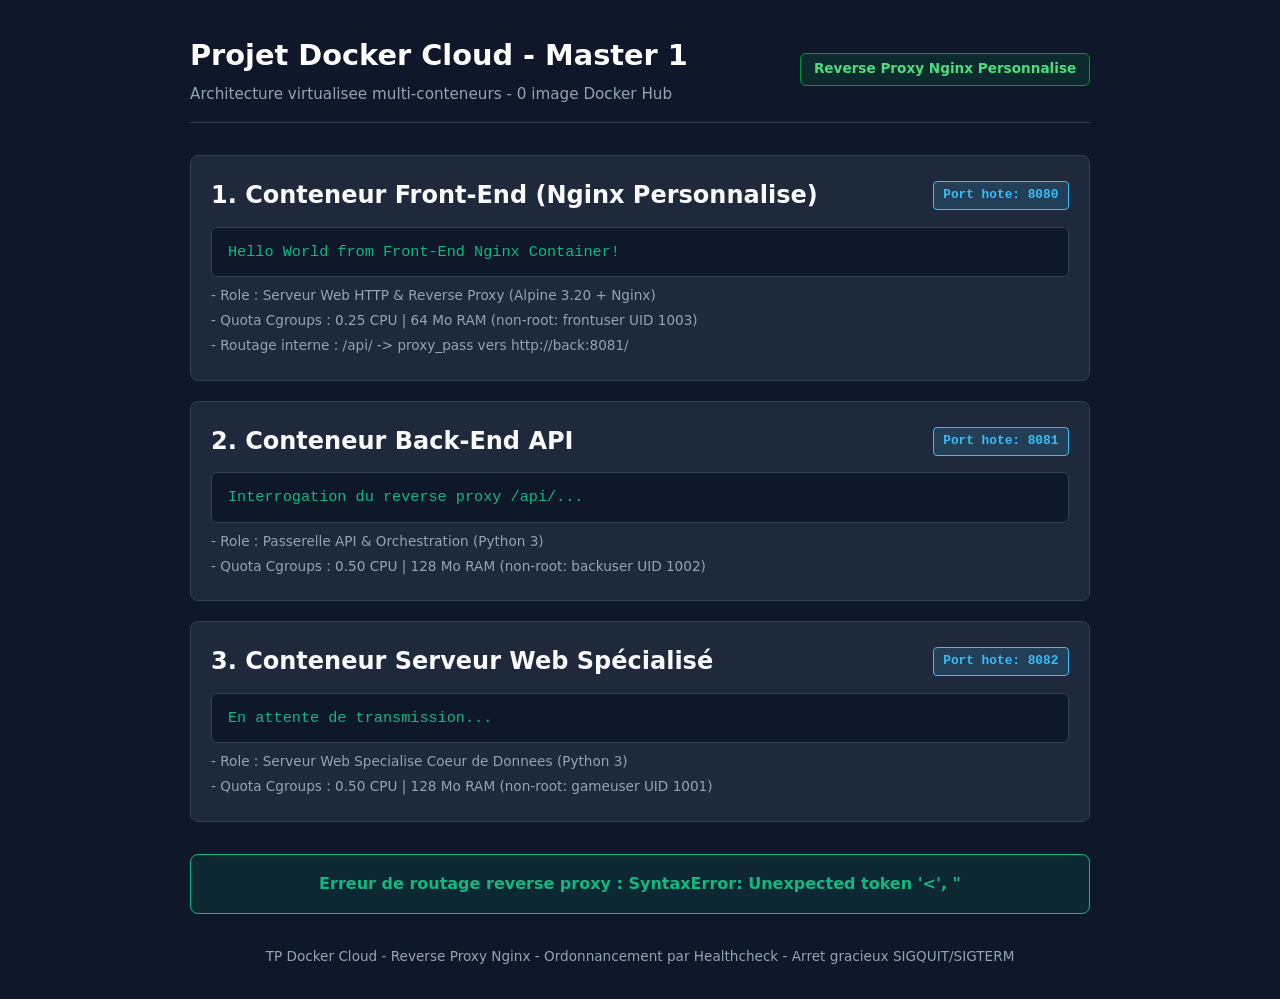
==== commit 38b3575f: "style: remove unnecessary emojis across code, templates and docs" ====
--- a/front/static/index.html
+++ b/front/static/index.html
@@ -3,7 +3,7 @@
 <head>
     <meta charset="UTF-8">
     <meta name="viewport" content="width=device-width, initial-scale=1.0">
-    <title>Projet Docker Cloud - Hello World (Nginx)</title>
+    <title>Projet Docker Cloud - Architecture Virtualisee</title>
     <style>
         :root {
             --bg: #0f172a;
@@ -112,11 +112,11 @@
     <div class="container">
         <header>
             <div>
-                <h1>☁️ Projet Docker Cloud — Master 1</h1>
-                <p class="subtitle">Architecture virtualisée multi-conteneurs • 0 image Docker Hub • Hello World</p>
+                <h1>Projet Docker Cloud - Master 1</h1>
+                <p class="subtitle">Architecture virtualisee multi-conteneurs - 0 image Docker Hub</p>
             </div>
             <div class="badge-nginx">
-                ⚡ Encapsulé avec Nginx Custom
+                Reverse Proxy Nginx Personnalise
             </div>
         </header>
 
@@ -124,65 +124,63 @@
             <!-- 1. Front-End Nginx -->
             <div class="card">
                 <div class="card-header">
-                    <h2>🌐 1. Conteneur Front-End (Nginx Personnalisé)</h2>
-                    <span class="badge">Port hôte: 8080</span>
+                    <h2>1. Conteneur Front-End (Nginx Personnalise)</h2>
+                    <span class="badge">Port hote: 8080</span>
                 </div>
                 <div class="msg-box">Hello World from Front-End Nginx Container!</div>
                 <ul class="meta-list">
-                    <li>• Rôle : Serveur Web HTTP & Reverse Proxy (Alpine 3.20 + Nginx compilé)</li>
-                    <li>• Quota Cgroups : 0.25 CPU | 64 Mo RAM (non-root: frontuser UID 1003)</li>
-                    <li>• Routage : /api/ ➔ proxy_pass vers http://back:8081/</li>
+                    <li>- Role : Serveur Web HTTP & Reverse Proxy (Alpine 3.20 + Nginx)</li>
+                    <li>- Quota Cgroups : 0.25 CPU | 64 Mo RAM (non-root: frontuser UID 1003)</li>
+                    <li>- Routage interne : /api/ -> proxy_pass vers http://back:8081/</li>
                 </ul>
             </div>
 
             <!-- 2. Back-End API -->
             <div class="card">
                 <div class="card-header">
-                    <h2>⚙️ 2. Conteneur Back-End API</h2>
-                    <span class="badge">Port hôte: 8081</span>
+                    <h2>2. Conteneur Back-End API</h2>
+                    <span class="badge">Port hote: 8081</span>
                 </div>
                 <div class="msg-box" id="back-message">Interrogation du reverse proxy /api/...</div>
                 <ul class="meta-list">
-                    <li>• Rôle : Passerelle API & Orchestration (Python 3)</li>
-                    <li>• Quota Cgroups : 0.50 CPU | 128 Mo RAM (non-root: backuser UID 1002)</li>
+                    <li>- Role : Passerelle API & Orchestration (Python 3)</li>
+                    <li>- Quota Cgroups : 0.50 CPU | 128 Mo RAM (non-root: backuser UID 1002)</li>
                 </ul>
             </div>
 
             <!-- 3. Serveur Web / Jeu -->
             <div class="card">
                 <div class="card-header">
-                    <h2>🎮 3. Conteneur Serveur Web / Jeu</h2>
-                    <span class="badge">Port hôte: 8082</span>
+                    <h2>3. Conteneur Serveur Web Spécialisé</h2>
+                    <span class="badge">Port hote: 8082</span>
                 </div>
                 <div class="msg-box" id="game-message">En attente de transmission...</div>
                 <ul class="meta-list">
-                    <li>• Rôle : Serveur Web Spécialisé Cœur de Données (Python 3)</li>
-                    <li>• Quota Cgroups : 0.50 CPU | 128 Mo RAM (non-root: gameuser UID 1001)</li>
+                    <li>- Role : Serveur Web Specialise Coeur de Donnees (Python 3)</li>
+                    <li>- Quota Cgroups : 0.50 CPU | 128 Mo RAM (non-root: gameuser UID 1001)</li>
                 </ul>
             </div>
         </div>
 
         <div class="chain-status" id="chain-status">
-            🔄 Test du Reverse Proxy Nginx et de la chaîne inter-conteneurs...
+            Verification du Reverse Proxy Nginx et de la chaine inter-conteneurs...
         </div>
 
         <footer>
-            TP Docker Cloud • Reverse Proxy Nginx • Ordonnancement par Healthcheck • Arrêt gracieux SIGQUIT/SIGTERM
+            TP Docker Cloud - Reverse Proxy Nginx - Ordonnancement par Healthcheck - Arret gracieux SIGQUIT/SIGTERM
         </footer>
     </div>
 
     <script>
-        // Appel au Reverse Proxy Nginx local sur /api/
-        // Nginx redirige automatiquement vers http://back:8081/
         fetch('/api/')
             .then(res => res.json())
             .then(data => {
                 document.getElementById('back-message').textContent = data.message;
                 document.getElementById('game-message').textContent = data.game_server_response;
-                document.getElementById('chain-status').innerHTML = "✅ Reverse Proxy Nginx opérationnel : Front ➔ Back ➔ Serveur Web connectés avec succès !";
+                document.getElementById('chain-status').innerHTML = "Statut : Front -> Back -> Serveur Web connectes avec succes !";
             })
             .catch(err => {
-                document.getElementById('chain-status').innerHTML = "❌ Erreur de routage reverse proxy : " + err;
+                document.getElementById('chain-status').innerHTML = "Erreur de routage reverse proxy : " + err;
             });
     </script>
 </body>
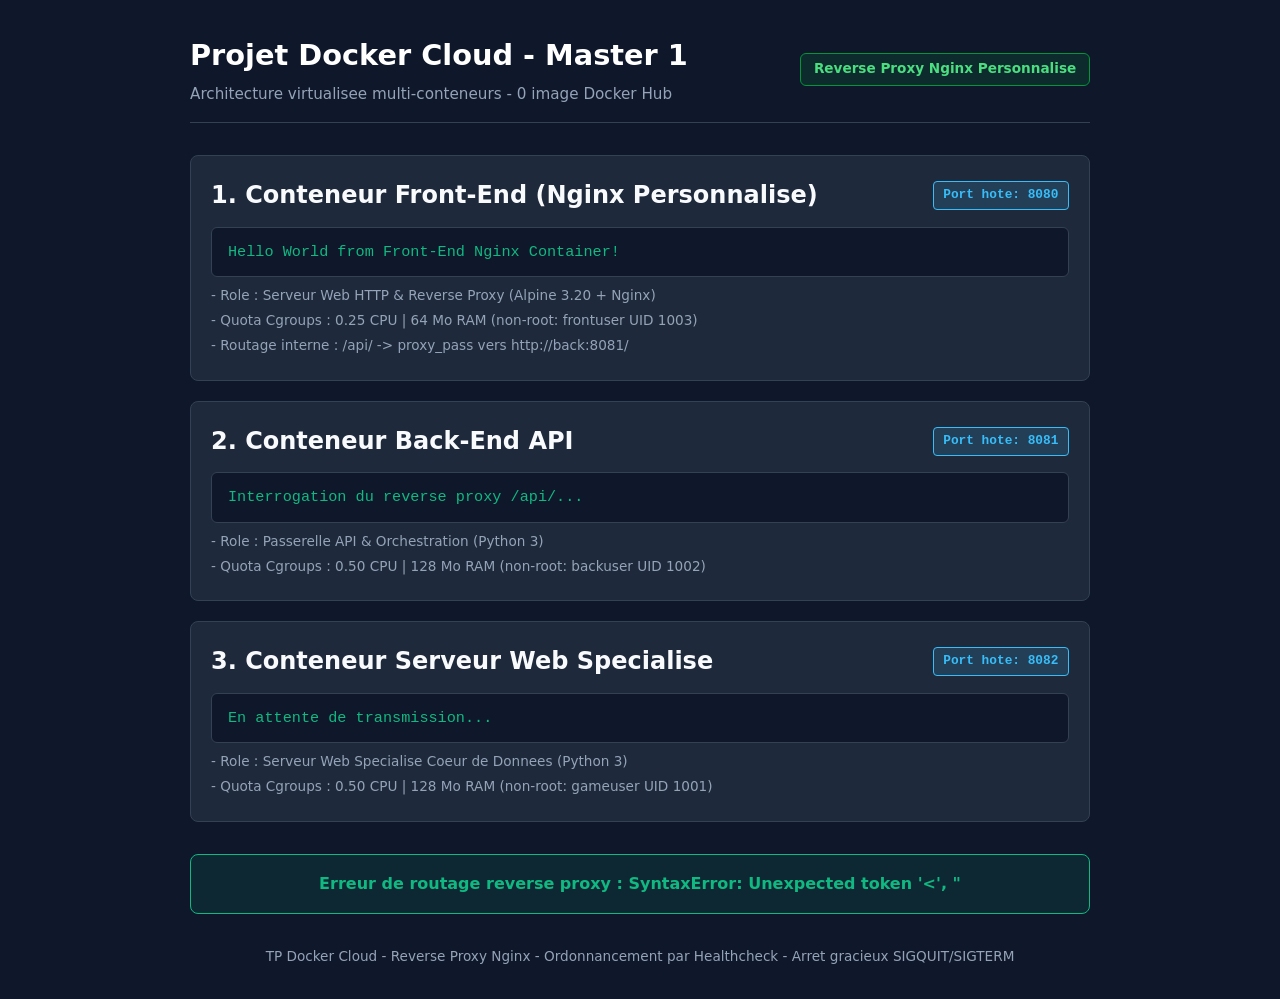
==== commit 5180c545: "style: ensure 100% emoji-free index.html and reload in nginx" ====
--- a/front/static/index.html
+++ b/front/static/index.html
@@ -151,7 +151,7 @@
             <!-- 3. Serveur Web / Jeu -->
             <div class="card">
                 <div class="card-header">
-                    <h2>3. Conteneur Serveur Web Spécialisé</h2>
+                    <h2>3. Conteneur Serveur Web Specialise</h2>
                     <span class="badge">Port hote: 8082</span>
                 </div>
                 <div class="msg-box" id="game-message">En attente de transmission...</div>
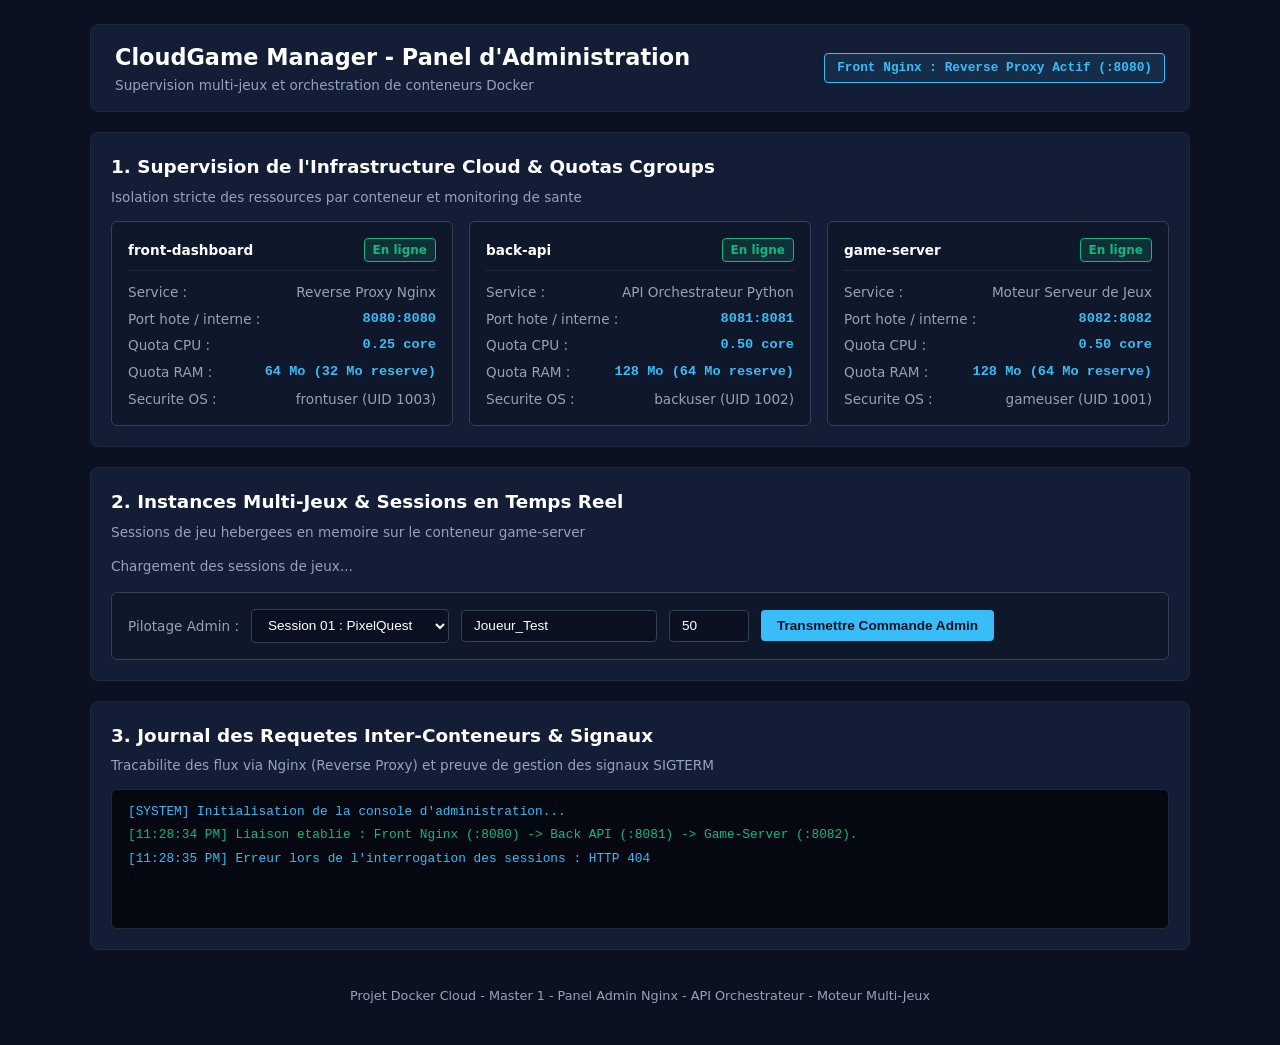
==== commit 2365d562: "feat: clarifier panel admin multi-sessions et supprimer emojis" ====
--- a/front/static/index.html
+++ b/front/static/index.html
@@ -3,55 +3,58 @@
 <head>
     <meta charset="UTF-8">
     <meta name="viewport" content="width=device-width, initial-scale=1.0">
-    <title>Projet Docker Cloud - Architecture Virtualisee</title>
+    <title>CloudGame Manager - Panel Administration</title>
     <style>
         :root {
-            --bg: #0f172a;
-            --card: #1e293b;
+            --bg: #0b1120;
+            --card: #131d35;
+            --card-inner: #0f172a;
             --text: #f8fafc;
             --text-muted: #94a3b8;
             --accent: #38bdf8;
-            --nginx-green: #009639;
             --success: #10b981;
-            --border: #334155;
+            --border: #1e293b;
+            --border-bright: #334155;
+            --font: system-ui, -apple-system, BlinkMacSystemFont, "Segoe UI", Roboto, sans-serif;
+            --font-mono: 'Consolas', 'Courier New', monospace;
         }
         * { box-sizing: border-box; margin: 0; padding: 0; }
         body {
             background-color: var(--bg);
             color: var(--text);
-            font-family: system-ui, -apple-system, BlinkMacSystemFont, "Segoe UI", Roboto, sans-serif;
-            padding: 2rem;
-            line-height: 1.6;
+            font-family: var(--font);
+            padding: 1.5rem;
+            line-height: 1.5;
         }
         .container {
-            max-width: 900px;
+            max-width: 1100px;
             margin: 0 auto;
+            display: flex;
+            flex-direction: column;
+            gap: 1.25rem;
         }
         header {
-            margin-bottom: 2rem;
-            border-bottom: 1px solid var(--border);
-            padding-bottom: 1rem;
+            background: var(--card);
+            border: 1px solid var(--border);
+            border-radius: 8px;
+            padding: 1rem 1.5rem;
             display: flex;
             justify-content: space-between;
             align-items: center;
             flex-wrap: wrap;
             gap: 1rem;
         }
-        h1 { font-size: 1.8rem; margin-bottom: 0.25rem; color: #fff; }
-        .subtitle { color: var(--text-muted); font-size: 0.95rem; }
-        .badge-nginx {
-            background: rgba(0, 150, 57, 0.15);
-            color: #4ade80;
-            border: 1px solid var(--nginx-green);
-            padding: 0.3rem 0.8rem;
-            border-radius: 6px;
-            font-size: 0.85rem;
-            font-weight: 700;
-        }
-        .grid {
-            display: grid;
-            gap: 1.25rem;
-            margin-bottom: 2rem;
+        .logo-area h1 { font-size: 1.4rem; font-weight: 700; color: #fff; }
+        .subtitle { color: var(--text-muted); font-size: 0.85rem; }
+        .tag-nginx {
+            background: rgba(56, 189, 248, 0.1);
+            color: var(--accent);
+            border: 1px solid var(--accent);
+            padding: 0.3rem 0.75rem;
+            border-radius: 4px;
+            font-size: 0.8rem;
+            font-weight: 600;
+            font-family: var(--font-mono);
         }
         .card {
             background: var(--card);
@@ -59,129 +62,330 @@
             border-radius: 8px;
             padding: 1.25rem;
         }
-        .card-header {
+        .card h2 {
+            font-size: 1.15rem;
+            font-weight: 700;
+            margin-bottom: 0.25rem;
+            color: #fff;
+        }
+        .grid-3 {
+            display: grid;
+            grid-template-columns: repeat(auto-fit, minmax(300px, 1fr));
+            gap: 1rem;
+            margin-top: 0.75rem;
+        }
+        .service-box {
+            background: var(--card-inner);
+            border: 1px solid var(--border-bright);
+            border-radius: 6px;
+            padding: 1rem;
+            display: flex;
+            flex-direction: column;
+            gap: 0.4rem;
+            font-size: 0.85rem;
+        }
+        .service-header {
             display: flex;
             justify-content: space-between;
             align-items: center;
-            margin-bottom: 0.75rem;
-        }
-        .badge {
-            background: rgba(56, 189, 248, 0.15);
-            color: var(--accent);
-            border: 1px solid var(--accent);
-            padding: 0.2rem 0.6rem;
-            border-radius: 4px;
+            border-bottom: 1px solid var(--border);
+            padding-bottom: 0.5rem;
+            margin-bottom: 0.25rem;
+            font-weight: 700;
+            color: #fff;
+        }
+        .status-pill {
+            background: rgba(16, 185, 129, 0.15);
+            color: var(--success);
+            border: 1px solid var(--success);
+            padding: 0.15rem 0.5rem;
+            border-radius: 4px;
+            font-size: 0.75rem;
+            font-weight: 600;
+        }
+        .metric-row {
+            display: flex;
+            justify-content: space-between;
+            color: var(--text-muted);
+        }
+        .metric-row strong { color: var(--accent); font-family: var(--font-mono); }
+
+        /* Multi-games section */
+        .games-grid {
+            display: grid;
+            grid-template-columns: repeat(auto-fit, minmax(320px, 1fr));
+            gap: 1rem;
+            margin-top: 0.75rem;
+        }
+        .game-instance-card {
+            background: var(--card-inner);
+            border: 1px solid var(--border-bright);
+            border-radius: 6px;
+            padding: 1rem;
+            display: flex;
+            flex-direction: column;
+            gap: 0.5rem;
+        }
+        .game-title {
+            font-size: 1rem;
+            font-weight: 700;
+            color: #fff;
+            display: flex;
+            justify-content: space-between;
+        }
+        .chips-container {
+            display: flex;
+            flex-wrap: wrap;
+            gap: 0.4rem;
+            margin-top: 0.25rem;
+        }
+        .player-chip {
+            background: #1e293b;
+            border: 1px solid var(--border-bright);
+            padding: 0.2rem 0.5rem;
+            border-radius: 4px;
+            font-size: 0.75rem;
+            font-family: var(--font-mono);
+        }
+        .player-chip span { color: var(--accent); font-weight: 700; }
+
+        /* Admin form */
+        .admin-action-bar {
+            background: var(--card-inner);
+            border: 1px solid var(--border-bright);
+            border-radius: 6px;
+            padding: 1rem;
+            margin-top: 1rem;
+            display: flex;
+            flex-wrap: wrap;
+            gap: 0.75rem;
+            align-items: center;
+        }
+        .admin-action-bar label { font-size: 0.85rem; color: var(--text-muted); }
+        .admin-action-bar select, .admin-action-bar input {
+            background: #0b1120;
+            border: 1px solid var(--border-bright);
+            color: #fff;
+            padding: 0.45rem 0.75rem;
+            border-radius: 4px;
+            font-size: 0.85rem;
+            outline: none;
+        }
+        .btn {
+            background: var(--accent);
+            color: #0b1120;
+            border: none;
+            padding: 0.5rem 1rem;
+            border-radius: 4px;
+            font-weight: 700;
+            font-size: 0.85rem;
+            cursor: pointer;
+            transition: opacity 0.2s;
+        }
+        .btn:hover { opacity: 0.9; }
+
+        /* Terminal Logs */
+        .terminal {
+            background: #050811;
+            border: 1px solid var(--border);
+            border-radius: 6px;
+            padding: 0.75rem 1rem;
+            font-family: var(--font-mono);
             font-size: 0.8rem;
-            font-weight: 600;
-            font-family: monospace;
-        }
-        .msg-box {
-            background: #0f172a;
-            border: 1px solid var(--border);
-            padding: 0.75rem 1rem;
-            border-radius: 6px;
-            font-family: monospace;
-            font-size: 0.95rem;
-            color: var(--success);
-        }
-        .meta-list {
-            list-style: none;
-            font-size: 0.85rem;
-            color: var(--text-muted);
-            margin-top: 0.5rem;
-        }
-        .meta-list li { margin-bottom: 0.2rem; }
-        .chain-status {
-            background: rgba(16, 185, 129, 0.1);
-            border: 1px solid var(--success);
-            padding: 1rem;
-            border-radius: 8px;
-            text-align: center;
-            font-weight: 600;
-            color: var(--success);
-        }
+            height: 140px;
+            overflow-y: auto;
+            display: flex;
+            flex-direction: column;
+            gap: 0.25rem;
+            margin-top: 0.75rem;
+        }
+        .log-row { word-break: break-all; }
+        .log-info { color: var(--accent); }
+        .log-success { color: var(--success); }
+
         footer {
             text-align: center;
             color: var(--text-muted);
-            font-size: 0.85rem;
-            margin-top: 2rem;
+            font-size: 0.8rem;
+            padding: 1rem 0;
         }
     </style>
 </head>
 <body>
     <div class="container">
+        <!-- HEADER PANEL ADMIN -->
         <header>
-            <div>
-                <h1>Projet Docker Cloud - Master 1</h1>
-                <p class="subtitle">Architecture virtualisee multi-conteneurs - 0 image Docker Hub</p>
-            </div>
-            <div class="badge-nginx">
-                Reverse Proxy Nginx Personnalise
+            <div class="logo-area">
+                <h1>CloudGame Manager - Panel d'Administration</h1>
+                <p class="subtitle">Supervision multi-jeux et orchestration de conteneurs Docker</p>
+            </div>
+            <div class="tag-nginx">
+                Front Nginx : Reverse Proxy Actif (:8080)
             </div>
         </header>
 
-        <div class="grid">
-            <!-- 1. Front-End Nginx -->
-            <div class="card">
-                <div class="card-header">
-                    <h2>1. Conteneur Front-End (Nginx Personnalise)</h2>
-                    <span class="badge">Port hote: 8080</span>
+        <!-- SECTION 1 : SUPERVISION CGROUPS & STATUT DES NOEUDS -->
+        <section class="card">
+            <h2>1. Supervision de l'Infrastructure Cloud & Quotas Cgroups</h2>
+            <span class="subtitle">Isolation stricte des ressources par conteneur et monitoring de sante</span>
+            
+            <div class="grid-3">
+                <!-- Noeud Front -->
+                <div class="service-box">
+                    <div class="service-header">
+                        <span>front-dashboard</span>
+                        <span class="status-pill" id="st-front">En ligne</span>
+                    </div>
+                    <div class="metric-row"><span>Service :</span><span>Reverse Proxy Nginx</span></div>
+                    <div class="metric-row"><span>Port hote / interne :</span><strong>8080:8080</strong></div>
+                    <div class="metric-row"><span>Quota CPU :</span><strong>0.25 core</strong></div>
+                    <div class="metric-row"><span>Quota RAM :</span><strong>64 Mo (32 Mo reserve)</strong></div>
+                    <div class="metric-row"><span>Securite OS :</span><span>frontuser (UID 1003)</span></div>
                 </div>
-                <div class="msg-box">Hello World from Front-End Nginx Container!</div>
-                <ul class="meta-list">
-                    <li>- Role : Serveur Web HTTP & Reverse Proxy (Alpine 3.20 + Nginx)</li>
-                    <li>- Quota Cgroups : 0.25 CPU | 64 Mo RAM (non-root: frontuser UID 1003)</li>
-                    <li>- Routage interne : /api/ -> proxy_pass vers http://back:8081/</li>
-                </ul>
-            </div>
-
-            <!-- 2. Back-End API -->
-            <div class="card">
-                <div class="card-header">
-                    <h2>2. Conteneur Back-End API</h2>
-                    <span class="badge">Port hote: 8081</span>
+
+                <!-- Noeud Back -->
+                <div class="service-box">
+                    <div class="service-header">
+                        <span>back-api</span>
+                        <span class="status-pill" id="st-back">En ligne</span>
+                    </div>
+                    <div class="metric-row"><span>Service :</span><span>API Orchestrateur Python</span></div>
+                    <div class="metric-row"><span>Port hote / interne :</span><strong>8081:8081</strong></div>
+                    <div class="metric-row"><span>Quota CPU :</span><strong>0.50 core</strong></div>
+                    <div class="metric-row"><span>Quota RAM :</span><strong>128 Mo (64 Mo reserve)</strong></div>
+                    <div class="metric-row"><span>Securite OS :</span><span>backuser (UID 1002)</span></div>
                 </div>
-                <div class="msg-box" id="back-message">Interrogation du reverse proxy /api/...</div>
-                <ul class="meta-list">
-                    <li>- Role : Passerelle API & Orchestration (Python 3)</li>
-                    <li>- Quota Cgroups : 0.50 CPU | 128 Mo RAM (non-root: backuser UID 1002)</li>
-                </ul>
-            </div>
-
-            <!-- 3. Serveur Web / Jeu -->
-            <div class="card">
-                <div class="card-header">
-                    <h2>3. Conteneur Serveur Web Specialise</h2>
-                    <span class="badge">Port hote: 8082</span>
+
+                <!-- Noeud Game Server -->
+                <div class="service-box">
+                    <div class="service-header">
+                        <span>game-server</span>
+                        <span class="status-pill" id="st-game">En ligne</span>
+                    </div>
+                    <div class="metric-row"><span>Service :</span><span>Moteur Serveur de Jeux</span></div>
+                    <div class="metric-row"><span>Port hote / interne :</span><strong>8082:8082</strong></div>
+                    <div class="metric-row"><span>Quota CPU :</span><strong>0.50 core</strong></div>
+                    <div class="metric-row"><span>Quota RAM :</span><strong>128 Mo (64 Mo reserve)</strong></div>
+                    <div class="metric-row"><span>Securite OS :</span><span>gameuser (UID 1001)</span></div>
                 </div>
-                <div class="msg-box" id="game-message">En attente de transmission...</div>
-                <ul class="meta-list">
-                    <li>- Role : Serveur Web Specialise Coeur de Donnees (Python 3)</li>
-                    <li>- Quota Cgroups : 0.50 CPU | 128 Mo RAM (non-root: gameuser UID 1001)</li>
-                </ul>
-            </div>
-        </div>
-
-        <div class="chain-status" id="chain-status">
-            Verification du Reverse Proxy Nginx et de la chaine inter-conteneurs...
-        </div>
+            </div>
+        </section>
+
+        <!-- SECTION 2 : GESTION MULTI-JEUX & SESSIONS ACTIVES -->
+        <section class="card">
+            <h2>2. Instances Multi-Jeux & Sessions en Temps Reel</h2>
+            <span class="subtitle">Sessions de jeu hebergees en memoire sur le conteneur game-server</span>
+
+            <div class="games-grid" id="games-container">
+                <div style="color: var(--text-muted); font-size: 0.85rem;">Chargement des sessions de jeux...</div>
+            </div>
+
+            <!-- Formulaire d'action d'administration -->
+            <div class="admin-action-bar">
+                <label>Pilotage Admin :</label>
+                <select id="action-session-select">
+                    <option value="game-session-01">Session 01 : PixelQuest</option>
+                    <option value="game-session-02">Session 02 : CyberArena</option>
+                </select>
+                <input type="text" id="action-player-input" placeholder="Pseudo joueur" value="Joueur_Test">
+                <input type="number" id="action-points-input" value="50" style="width: 80px;" min="10" max="500">
+                <button class="btn" id="btn-admin-action">Transmettre Commande Admin</button>
+            </div>
+        </section>
+
+        <!-- SECTION 3 : JOURNAL SOC & FLUX RESEAU -->
+        <section class="card">
+            <h2>3. Journal des Requetes Inter-Conteneurs & Signaux</h2>
+            <span class="subtitle">Tracabilite des flux via Nginx (Reverse Proxy) et preuve de gestion des signaux SIGTERM</span>
+            <div class="terminal" id="terminal-logs">
+                <div class="log-row log-info">[SYSTEM] Initialisation de la console d'administration...</div>
+            </div>
+        </section>
 
         <footer>
-            TP Docker Cloud - Reverse Proxy Nginx - Ordonnancement par Healthcheck - Arret gracieux SIGQUIT/SIGTERM
+            Projet Docker Cloud - Master 1 - Panel Admin Nginx - API Orchestrateur - Moteur Multi-Jeux
         </footer>
     </div>
 
     <script>
-        fetch('/api/')
-            .then(res => res.json())
-            .then(data => {
-                document.getElementById('back-message').textContent = data.message;
-                document.getElementById('game-message').textContent = data.game_server_response;
-                document.getElementById('chain-status').innerHTML = "Statut : Front -> Back -> Serveur Web connectes avec succes !";
-            })
-            .catch(err => {
-                document.getElementById('chain-status').innerHTML = "Erreur de routage reverse proxy : " + err;
-            });
+        function logMsg(msg, type = 'info') {
+            const term = document.getElementById('terminal-logs');
+            if (!term) return;
+            const row = document.createElement('div');
+            row.className = `log-row log-${type}`;
+            const time = new Date().toLocaleTimeString();
+            row.textContent = `[${time}] ${msg}`;
+            term.appendChild(row);
+            term.scrollTop = term.scrollHeight;
+        }
+
+        async function loadGameSessions() {
+            try {
+                // Appel via le Reverse Proxy Nginx : /api/admin/games -> route vers http://back:8081/admin/games
+                const resp = await fetch('/api/admin/games');
+                if (!resp.ok) throw new Error("HTTP " + resp.status);
+                const data = await resp.json();
+
+                const container = document.getElementById('games-container');
+                if (!container || !data.instances) return;
+
+                container.innerHTML = '';
+                for (const [sId, inst] of Object.entries(data.instances)) {
+                    const card = document.createElement('div');
+                    card.className = 'game-instance-card';
+
+                    let chipsHtml = '';
+                    for (const [p, score] of Object.entries(inst.scores || {})) {
+                        chipsHtml += `<span class="player-chip">${p} : <span>${score} pts</span></span>`;
+                    }
+
+                    card.innerHTML = `
+                        <div class="game-title">
+                            <span>${inst.title}</span>
+                            <span class="status-pill">${inst.status}</span>
+                        </div>
+                        <div class="metric-row"><span>ID Session :</span><span>${sId}</span></div>
+                        <div class="metric-row"><span>Genre / Type :</span><span>${inst.genre}</span></div>
+                        <div class="metric-row"><span>Capacite :</span><span>${inst.active_players.length} / ${inst.max_players} joueurs</span></div>
+                        <div class="metric-row"><span>Frequence tick :</span><span>${inst.tick_rate} Hz</span></div>
+                        <div style="font-size: 0.75rem; color: var(--text-muted); margin-top: 0.25rem;">Joueurs & Scores actifs :</div>
+                        <div class="chips-container">${chipsHtml || 'Aucun joueur'}</div>
+                    `;
+                    container.appendChild(card);
+                }
+            } catch (err) {
+                logMsg("Erreur lors de l'interrogation des sessions : " + err.message, "info");
+            }
+        }
+
+        document.getElementById('btn-admin-action')?.addEventListener('click', async () => {
+            const sId = document.getElementById('action-session-select').value;
+            const player = document.getElementById('action-player-input').value.trim() || 'Admin_User';
+            const points = parseInt(document.getElementById('action-points-input').value, 10) || 50;
+
+            logMsg(`Envoi action admin [${sId}] : Attribution de ${points} pts a ${player}...`, 'info');
+
+            try {
+                const resp = await fetch('/api/admin/action', {
+                    method: 'POST',
+                    headers: { 'Content-Type': 'application/json' },
+                    body: JSON.stringify({ session_id: sId, player: player, points: points })
+                });
+                const res = await resp.json();
+                if (resp.ok) {
+                    logMsg(`Succes : Session mise a jour sur le game-server.`, 'success');
+                    loadGameSessions();
+                } else {
+                    logMsg(`Erreur : ${res.error}`, 'info');
+                }
+            } catch (e) {
+                logMsg(`Erreur reseau : ${e.message}`, 'info');
+            }
+        });
+
+        loadGameSessions();
+        setInterval(loadGameSessions, 5000);
+        logMsg("Liaison etablie : Front Nginx (:8080) -> Back API (:8081) -> Game-Server (:8082).", "success");
     </script>
 </body>
 </html>
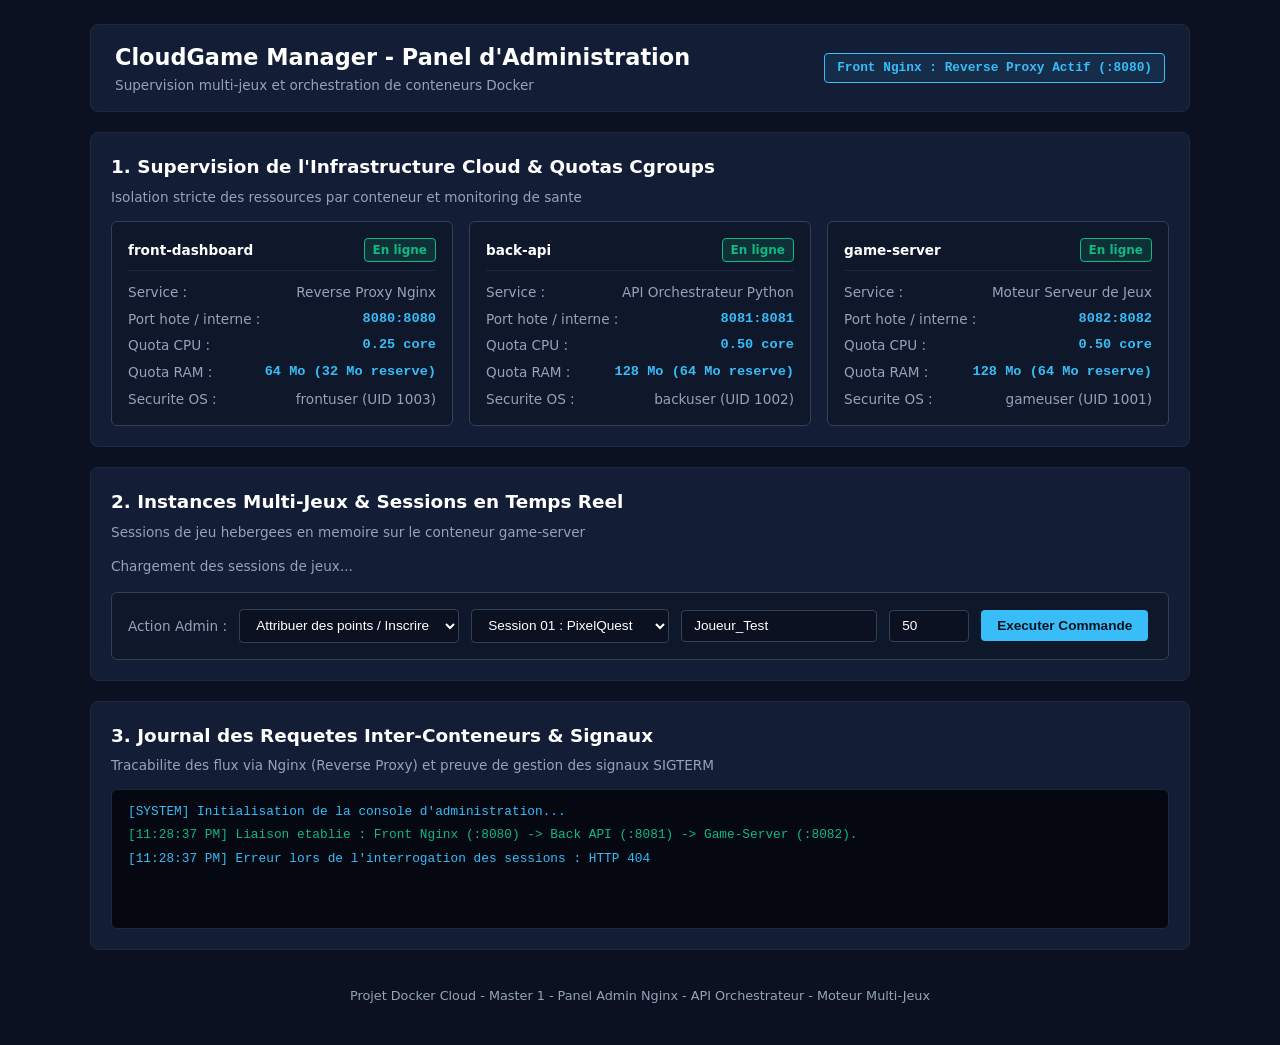
==== commit b26ec594: "feat: ajout de la fonctionnalite de kick/suppression de joueurs" ====
--- a/front/static/index.html
+++ b/front/static/index.html
@@ -180,9 +180,32 @@
             font-weight: 700;
             font-size: 0.85rem;
             cursor: pointer;
-            transition: opacity 0.2s;
+            transition: opacity 0.2s, background-color 0.2s;
         }
         .btn:hover { opacity: 0.9; }
+        .btn-danger {
+            background: #ef4444;
+            color: #ffffff;
+        }
+        .btn-danger:hover {
+            background: #dc2626;
+        }
+        .chip-kick-btn {
+            background: transparent;
+            border: none;
+            color: #f87171;
+            cursor: pointer;
+            font-size: 0.95rem;
+            margin-left: 0.4rem;
+            padding: 0 0.25rem;
+            border-radius: 3px;
+            line-height: 1;
+            transition: all 0.15s;
+        }
+        .chip-kick-btn:hover {
+            background: rgba(239, 68, 68, 0.3);
+            color: #ffffff;
+        }
 
         /* Terminal Logs */
         .terminal {
@@ -282,14 +305,18 @@
 
             <!-- Formulaire d'action d'administration -->
             <div class="admin-action-bar">
-                <label>Pilotage Admin :</label>
+                <label>Action Admin :</label>
+                <select id="action-type-select">
+                    <option value="add_points">Attribuer des points / Inscrire</option>
+                    <option value="kick">Exclure le joueur (Kick)</option>
+                </select>
                 <select id="action-session-select">
                     <option value="game-session-01">Session 01 : PixelQuest</option>
                     <option value="game-session-02">Session 02 : CyberArena</option>
                 </select>
                 <input type="text" id="action-player-input" placeholder="Pseudo joueur" value="Joueur_Test">
                 <input type="number" id="action-points-input" value="50" style="width: 80px;" min="10" max="500">
-                <button class="btn" id="btn-admin-action">Transmettre Commande Admin</button>
+                <button class="btn" id="btn-admin-action">Executer Commande</button>
             </div>
         </section>
 
@@ -319,6 +346,27 @@
             term.scrollTop = term.scrollHeight;
         }
 
+        async function kickPlayer(sId, player) {
+            if (!confirm(`Confirmer l'exclusion du joueur "${player}" de la session "${sId}" ?`)) return;
+            logMsg(`Exclusion du joueur [${player}] sur ${sId}...`, 'info');
+            try {
+                const resp = await fetch('/api/admin/action', {
+                    method: 'POST',
+                    headers: { 'Content-Type': 'application/json' },
+                    body: JSON.stringify({ session_id: sId, player: player, action: 'kick' })
+                });
+                const res = await resp.json();
+                if (resp.ok) {
+                    logMsg(`Succes : Joueur "${player}" exclu de la session ${sId}.`, 'success');
+                    loadGameSessions();
+                } else {
+                    logMsg(`Erreur : ${res.error || 'Echec de l\'action'}`, 'info');
+                }
+            } catch (e) {
+                logMsg(`Erreur reseau : ${e.message}`, 'info');
+            }
+        }
+
         async function loadGameSessions() {
             try {
                 // Appel via le Reverse Proxy Nginx : /api/admin/games -> route vers http://back:8081/admin/games
@@ -336,7 +384,12 @@
 
                     let chipsHtml = '';
                     for (const [p, score] of Object.entries(inst.scores || {})) {
-                        chipsHtml += `<span class="player-chip">${p} : <span>${score} pts</span></span>`;
+                        chipsHtml += `
+                            <span class="player-chip">
+                                ${p} : <span>${score} pts</span>
+                                <button class="chip-kick-btn" title="Exclure ce joueur de la session" onclick="kickPlayer('${sId}', '${p}')">&times;</button>
+                            </span>
+                        `;
                     }
 
                     card.innerHTML = `
@@ -348,8 +401,8 @@
                         <div class="metric-row"><span>Genre / Type :</span><span>${inst.genre}</span></div>
                         <div class="metric-row"><span>Capacite :</span><span>${inst.active_players.length} / ${inst.max_players} joueurs</span></div>
                         <div class="metric-row"><span>Frequence tick :</span><span>${inst.tick_rate} Hz</span></div>
-                        <div style="font-size: 0.75rem; color: var(--text-muted); margin-top: 0.25rem;">Joueurs & Scores actifs :</div>
-                        <div class="chips-container">${chipsHtml || 'Aucun joueur'}</div>
+                        <div style="font-size: 0.75rem; color: var(--text-muted); margin-top: 0.25rem;">Joueurs & Scores actifs (cliquez sur &times; pour exclure) :</div>
+                        <div class="chips-container">${chipsHtml || 'Aucun joueur connecte'}</div>
                     `;
                     container.appendChild(card);
                 }
@@ -358,10 +411,35 @@
             }
         }
 
+        document.getElementById('action-type-select')?.addEventListener('change', (e) => {
+            const ptsInput = document.getElementById('action-points-input');
+            const submitBtn = document.getElementById('btn-admin-action');
+            if (e.target.value === 'kick') {
+                ptsInput.style.display = 'none';
+                submitBtn.classList.add('btn-danger');
+                submitBtn.textContent = 'Exclure Joueur';
+            } else {
+                ptsInput.style.display = 'inline-block';
+                submitBtn.classList.remove('btn-danger');
+                submitBtn.textContent = 'Executer Commande';
+            }
+        });
+
         document.getElementById('btn-admin-action')?.addEventListener('click', async () => {
             const sId = document.getElementById('action-session-select').value;
-            const player = document.getElementById('action-player-input').value.trim() || 'Admin_User';
+            const actionType = document.getElementById('action-type-select').value;
+            const player = document.getElementById('action-player-input').value.trim();
             const points = parseInt(document.getElementById('action-points-input').value, 10) || 50;
+
+            if (!player) {
+                alert("Veuillez renseigner un pseudo de joueur.");
+                return;
+            }
+
+            if (actionType === 'kick') {
+                await kickPlayer(sId, player);
+                return;
+            }
 
             logMsg(`Envoi action admin [${sId}] : Attribution de ${points} pts a ${player}...`, 'info');
 
@@ -369,14 +447,14 @@
                 const resp = await fetch('/api/admin/action', {
                     method: 'POST',
                     headers: { 'Content-Type': 'application/json' },
-                    body: JSON.stringify({ session_id: sId, player: player, points: points })
+                    body: JSON.stringify({ session_id: sId, player: player, points: points, action: 'add_points' })
                 });
                 const res = await resp.json();
                 if (resp.ok) {
-                    logMsg(`Succes : Session mise a jour sur le game-server.`, 'success');
+                    logMsg(`Succes : Session ${sId} mise a jour sur le game-server.`, 'success');
                     loadGameSessions();
                 } else {
-                    logMsg(`Erreur : ${res.error}`, 'info');
+                    logMsg(`Erreur : ${res.error || 'Erreur inconnue'}`, 'info');
                 }
             } catch (e) {
                 logMsg(`Erreur reseau : ${e.message}`, 'info');
